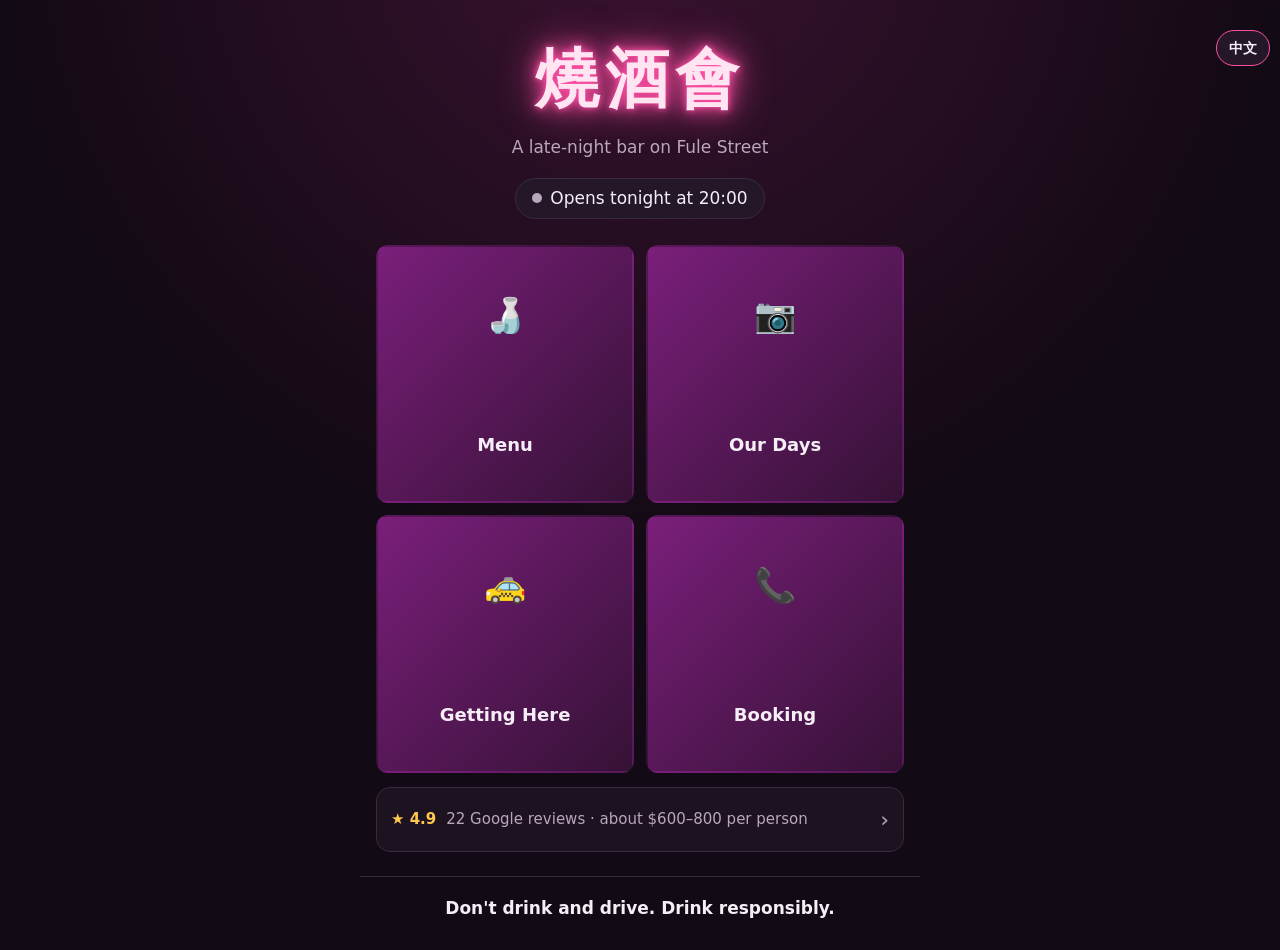
==== index.html @ 622112fc "Release v1.5.1" ====
<!doctype html>
<html lang="zh-Hant">
<head>
  <meta charset="UTF-8" />
  <meta name="viewport" content="width=device-width, initial-scale=1, viewport-fit=cover" />
  <meta name="theme-color" content="#120a14" />
  <meta name="robots" content="noindex" />
  <link rel="manifest" href="manifest.webmanifest" />
  <link rel="icon" href="icon.svg" type="image/svg+xml" />
  <link rel="apple-touch-icon" href="icon.svg" />
  <title>燒酒會</title>
  <script type="module" crossorigin src="./assets/main-CiPRSaBq.js"></script>
  <link rel="stylesheet" crossorigin href="./assets/main-9ZQMjjs-.css">
</head>
<body>
  <div id="app"></div>
</body>
</html>
---- assets/main-9ZQMjjs-.css ----
:root{--bg: #120a14;--bg2: #1d1220;--card: #241828;--line: #3a2a40;--text: #f6eef7;--muted: #b9a7bd;--pink: #ff4fa3;--pink-soft: #ff8cc4;--mint: #4fffc4;--line-green: #06c755;color-scheme:dark}*{box-sizing:border-box}html,body{margin:0}body{background:radial-gradient(circle at 50% -10%,#3a1230 0%,var(--bg) 55%) fixed,var(--bg);color:var(--text);font-family:system-ui,-apple-system,Noto Sans TC,Microsoft JhengHei,sans-serif;font-size:17px;line-height:1.6;min-height:100vh}.shell{max-width:560px;margin:0 auto;min-height:100vh;display:flex;flex-direction:column;padding-bottom:env(safe-area-inset-bottom)}.shell.wide{max-width:1100px}button{font:inherit;color:inherit;cursor:pointer}a{color:inherit}.demo-ribbon{align-self:flex-end;margin:10px 14px 0;padding:2px 10px;border:1px solid var(--pink);border-radius:999px;color:var(--pink-soft);font-size:12px}.topbar{display:flex;align-items:center;gap:8px;padding:6px 8px 4px}.topbar h1{margin:0;font-size:20px}.back{background:none;border:0;padding:8px 10px;font-size:17px;color:var(--pink-soft)}.page{flex:1;padding:8px 16px 24px;display:flex;flex-direction:column;gap:14px}.hero{text-align:center;padding:36px 0 12px}.neon{font-size:64px;font-weight:800;letter-spacing:6px;color:#ffe4f2;text-shadow:0 0 6px var(--pink),0 0 18px var(--pink),0 0 42px var(--pink);animation:flicker 5s infinite}@keyframes flicker{0%,92%,to{opacity:1}93%{opacity:.55}95%{opacity:1}96%{opacity:.7}}@media(prefers-reduced-motion:reduce){.neon{animation:none}}.tagline{color:var(--muted);margin:4px 0 16px}.status{display:inline-flex;align-items:center;gap:8px;padding:6px 16px;border-radius:999px;background:var(--card);border:1px solid var(--line)}.status .dot{width:10px;height:10px;border-radius:50%;background:var(--muted)}.status.on .dot{background:var(--mint);box-shadow:0 0 8px var(--mint)}.status.on{color:var(--mint)}.tiles{display:grid;grid-template-columns:1fr 1fr;gap:12px}.tile{background:var(--card);border:1px solid var(--line);border-radius:18px;padding:22px 8px;display:flex;flex-direction:column;align-items:center;gap:6px;font-size:18px;font-weight:600}.tile:active{border-color:var(--pink)}.tile .ico{font-size:34px}.latest,.rating{display:flex;align-items:center;gap:10px;text-align:left;width:100%;background:var(--bg2);border:1px solid var(--line);border-radius:14px;padding:14px}.latest .label{background:var(--pink);color:#fff;border-radius:6px;padding:0 8px;font-size:13px;flex:none}.latest .text,.rating span:nth-child(2){flex:1}.rating{color:var(--muted);font-size:15px}.arrow{color:var(--muted);font-size:22px}.stars{color:#ffc94f;font-weight:700}.cats{display:flex;gap:8px;overflow-x:auto;padding-bottom:4px}.cats button{flex:1 0 auto;background:var(--card);border:1px solid var(--line);border-radius:999px;padding:8px 12px;font-size:15px}.cats button.active{background:var(--pink);border-color:var(--pink);color:#fff;font-weight:700}.note{margin:0;font-size:13px;color:var(--pink-soft)}.items{list-style:none;margin:0;padding:0;display:flex;flex-direction:column;gap:10px}.items li{display:flex;gap:12px;align-items:center;background:var(--card);border:1px solid var(--line);border-radius:14px;padding:14px}.items .main{flex:1}.items .name{font-weight:700}.items .desc{color:var(--muted);font-size:14px}.items .price{font-size:18px;font-weight:700;color:var(--pink-soft)}.tag{font-size:12px;border-radius:6px;padding:0 6px;margin-left:6px;vertical-align:2px;background:#3b2a12;color:#ffc94f}.tag-招牌{background:#4a1634;color:var(--pink-soft)}.tag-團體{background:#12363a;color:var(--mint)}.card{background:var(--card);border:1px solid var(--line);border-radius:16px;padding:16px}.card h2{margin:0 0 8px;font-size:18px}.card p{margin:0 0 8px}.row{display:flex;gap:12px;padding:6px 0;border-bottom:1px solid var(--line)}.row:last-child{border-bottom:0}.row .k{color:var(--muted);width:72px;flex:none}.actions{display:grid;gap:10px}.btn{display:flex;justify-content:center;align-items:center;gap:6px;border:0;border-radius:14px;padding:16px;font-size:18px;font-weight:700;text-decoration:none}.btn.primary{background:var(--pink);color:#fff}.btn.line{background:var(--line-green);color:#fff}.btn.block{width:100%}.demo-notice{margin:0;padding:12px;border:1px dashed var(--pink);border-radius:12px;color:var(--pink-soft);font-size:15px}.bullets{margin:0;padding-left:20px}.addr{font-size:19px;font-weight:700}.muted{color:var(--muted);font-size:14px}.center{text-align:center}.map-wrap{border-radius:16px;overflow:hidden;border:1px solid var(--line);aspect-ratio:4 / 3;background:var(--bg2)}.map-wrap iframe{width:100%;height:100%;border:0}.news time{color:var(--pink-soft);font-size:13px}blockquote{margin:0 0 10px;padding:8px 12px;border-left:3px solid var(--pink);background:var(--bg2);border-radius:0 10px 10px 0}.warn{text-align:center;padding:18px 16px 28px;color:var(--muted);border-top:1px solid var(--line)}.warn p{margin:0;font-weight:700;color:var(--text)}.warn .small{font-weight:400;font-size:12px;color:var(--muted);margin-top:4px}.live-notice{background:#ffd84f;color:#2a1600;border-radius:16px;padding:12px 16px;box-shadow:0 0 18px #ffd84f59}.live-notice .live-label{font-size:13px;font-weight:800}.live-notice p{margin:2px 0 0;font-size:18px;font-weight:700;line-height:1.5}.page-home .hero{padding-top:20px}.thumb{width:56px;height:56px;flex:none;border-radius:12px;display:grid;place-items:center;font-size:28px;background:linear-gradient(135deg,hsl(var(--h) 70% 35%),hsl(var(--h) 60% 18%))}.items li.sold{opacity:.5}.items li.sold .price{color:var(--muted);font-size:15px}.grid{display:grid;grid-template-columns:1fr 1fr;gap:10px}.shot{position:relative;aspect-ratio:1;border:0;border-radius:14px;overflow:hidden;padding:0;background:linear-gradient(135deg,hsl(var(--h) 70% 38%),hsl(var(--h) 60% 16%));display:grid;place-items:center}.shot img,.big img{width:100%;height:100%;object-fit:cover}.shot .emoji{font-size:44px}.shot .play{position:absolute;top:8px;right:8px;background:#0000008c;border-radius:999px;width:30px;height:30px;display:grid;place-items:center;font-size:13px}.shot .cap{position:absolute;left:0;right:0;bottom:0;padding:18px 8px 6px;font-size:13px;text-align:left;background:linear-gradient(transparent,#000000b3)}.viewer{display:flex;flex-direction:column;gap:10px}.viewer .back{align-self:flex-start;padding-left:0}.big{border-radius:16px;overflow:hidden;aspect-ratio:4 / 3;display:grid;place-items:center;background:linear-gradient(135deg,hsl(var(--h) 70% 38%),hsl(var(--h) 60% 16%))}.big .emoji{font-size:80px}.big iframe{width:100%;height:100%;border:0}.cap-big{margin:0;font-size:18px;font-weight:700}.drunk{border-color:var(--pink)}.admin-link{margin-top:12px;background:none;border:0;color:var(--muted);font-size:13px;text-decoration:underline}.page-admin input,.page-admin textarea{width:100%;font:inherit;color:var(--text);background:var(--bg2);border:1px solid var(--line);border-radius:12px;padding:12px;margin-bottom:10px}.page-admin h3{margin:12px 0 4px;font-size:15px;color:var(--pink-soft)}.admin-grid{display:grid;gap:14px}@media(min-width:820px){.admin-grid{grid-template-columns:1fr 1fr;align-items:start}}.row-btns{display:flex;gap:10px;flex-wrap:wrap}.btn.ghost{background:var(--bg2);color:var(--text);border:1px solid var(--line)}.btn.small{padding:8px 14px;font-size:15px}.admin-list{list-style:none;margin:10px 0 0;padding:0}.admin-list li{display:flex;align-items:center;gap:10px;padding:8px 0;border-bottom:1px solid var(--line)}.admin-list li span{flex:1}.admin-list li.off span{color:var(--muted);text-decoration:line-through}.unsaved{margin:6px 0 0;color:#ffd84f;font-weight:700}.admin-list li.changed{background:#ffd84f14;box-shadow:inset 3px 0 #ffd84f;padding-left:8px}.save-row{margin-top:14px}.save-row .btn.primary{flex:1}.btn:disabled{opacity:.55;cursor:default}.price-box{display:flex;align-items:center;gap:4px;color:var(--muted)}.page-admin .price-in{width:96px;margin:0;padding:10px 8px;font-size:18px;text-align:center}.ok-msg{margin:10px 0 0;color:var(--mint);font-size:15px}.err-msg{margin:10px 0 0;color:#ff8a8a;font-size:15px}.source.ok{border-color:#1f5a47}.source.down{border-color:#ffd84f;background:#2e2512}.import{margin-top:10px;padding:12px;border:1px dashed var(--pink);border-radius:12px}.import p{margin:0 0 8px}.pick{margin-bottom:14px;cursor:pointer}.drive-link{margin-top:10px}.page-admin .or{margin:16px 0 8px}.thumbs{display:grid;grid-template-columns:repeat(auto-fill,minmax(90px,1fr));gap:8px;margin-top:12px}.mini{position:relative;aspect-ratio:1;border-radius:10px;overflow:hidden;display:grid;place-items:center;font-size:30px;background:linear-gradient(135deg,hsl(var(--h) 70% 38%),hsl(var(--h) 60% 16%))}.mini img{width:100%;height:100%;object-fit:cover}.mini .del{position:absolute;bottom:4px;right:4px;font-size:12px;border:0;border-radius:6px;padding:2px 6px;background:#000000a6}.login{text-align:center;max-width:460px;margin:40px auto 0}.demo-tools{border-style:dashed}.link-btn{background:none;border:0;color:var(--pink-soft);text-decoration:underline;padding:10px 0 0;font-size:15px}.link-btn:disabled{opacity:.6}.login input,.login .btn{margin-top:12px}.pw-hint{margin:-4px 0 10px;font-size:14px}.pw-bad{color:#ff8a8a}.pw-weak{color:#ffd84f}.pw-ok{color:var(--muted)}.pw-strong{color:var(--mint)}.account{margin-top:14px}.small-note{margin-top:10px;font-size:13px}.brand{display:flex;align-items:flex-end;justify-content:center;gap:8px;flex-wrap:wrap}.test-badge{font-size:12px;color:var(--muted);border:1px solid var(--line);border-radius:6px;padding:1px 6px;margin-bottom:14px;white-space:nowrap}.menu-group{display:flex;flex-direction:column;gap:10px}.menu-group+.menu-group{margin-top:10px}.menu-title{display:flex;align-items:center;gap:12px;margin:6px 0 2px;font-size:20px;font-weight:800;letter-spacing:3px}.menu-title .label{display:inline-flex;align-items:center;gap:6px;white-space:nowrap;color:hsl(var(--h) 100% 82%);text-shadow:0 0 8px hsl(var(--h) 100% 55% / .7)}.menu-title .ico{font-size:22px;text-shadow:none}.menu-title .line{flex:1;height:2px;border-radius:2px;background:linear-gradient(90deg,transparent,hsl(var(--h) 90% 60%))}.menu-title .line:last-child{background:linear-gradient(90deg,hsl(var(--h) 90% 60%),transparent)}.cats{gap:6px;scrollbar-width:none}.cats::-webkit-scrollbar{display:none}.cats button{padding:8px 10px;font-size:14px}.advanced{margin-top:14px}.advanced summary{cursor:pointer;font-weight:700;color:var(--muted);list-style:none}.advanced summary::-webkit-details-marker{display:none}.advanced summary:after{content:" ▸"}.advanced[open] summary:after{content:" ▾"}.advanced[open] summary{margin-bottom:10px;color:var(--text)}.admin-list li.editing{display:block}.edit-box input,.edit-box textarea{margin-bottom:8px}.page-admin .url-box{resize:none;word-break:break-all;line-height:1.4;font-size:15px}.url-hint{margin:-4px 0 10px;font-size:14px}.url-hint.ok{color:var(--mint)}.url-hint.bad{color:#ff8a8a}.pending{display:flex;flex-direction:column;gap:8px;margin-bottom:6px}.pending img{width:100%;max-height:320px;object-fit:contain;border-radius:12px;background:var(--bg2)}.pending p{margin:0}.pick.disabled{opacity:.55;pointer-events:none}.video-url{word-break:break-all}.admin-tabs{margin-bottom:4px}.admin-tabs button{font-size:15px}.admin-grid.single{grid-template-columns:1fr}.banner{margin:0;padding:12px 14px;border-radius:12px;font-weight:700}.banner.ok{background:#4fffc41f;color:var(--mint);border:1px solid rgba(79,255,196,.4)}.banner.bad{background:#ff8a8a1a;color:#ff8a8a;border:1px solid rgba(255,138,138,.4)}.btn.danger{background:#d9304f;color:#fff}.link-row{display:flex;gap:8px;margin-top:10px}.page-admin .link-row input{margin:0;flex:1;min-width:0}.page-admin h3{margin:16px 0 8px}.lib-head{display:flex;align-items:center;justify-content:space-between;gap:8px}.lib-head h2{margin:0}.lib-head small{font-size:13px;font-weight:400;margin-left:6px}.lib-filter{margin:4px 0 10px}.lib-filter button{flex:0 0 auto}.select-bar{display:flex;align-items:center;gap:8px;flex-wrap:wrap;margin-bottom:10px;padding:10px;border-radius:12px;background:var(--bg2);border:1px solid var(--line)}.select-bar span{flex:1;font-weight:700}.media-grid,.confirm-grid{display:grid;grid-template-columns:repeat(auto-fill,minmax(88px,1fr));gap:8px;margin:8px 0 12px}.tile{position:relative;aspect-ratio:1;border-radius:12px;overflow:hidden;padding:0;border:2px solid transparent;display:grid;place-items:center;background:linear-gradient(135deg,hsl(var(--h, 300) 60% 30%),hsl(var(--h, 300) 50% 14%));color:var(--text)}.tile img,.tile video{width:100%;height:100%;object-fit:cover}.tile:disabled{cursor:default;opacity:1}.tile.selectable{cursor:pointer}.tile.picked{border-color:var(--pink);box-shadow:0 0 0 2px var(--pink)}.tile-icon{font-size:30px;font-weight:700}.tile-tag{position:absolute;left:6px;bottom:6px;font-size:11px;padding:1px 6px;border-radius:6px;background:#000000a6}.tile-x{position:absolute;top:6px;right:6px;width:28px;height:28px;border-radius:50%;border:0;background:#000000b3;color:#fff;font-size:14px}.tile-check{position:absolute;top:6px;right:6px;width:26px;height:26px;border-radius:50%;border:2px solid #fff;background:#00000059;display:grid;place-items:center;font-weight:800}.tile.picked .tile-check{background:var(--pink);border-color:var(--pink)}.tile.too-big{border-color:#ff8a8a}.tile-warn{position:absolute;top:0;right:0;bottom:0;left:0;display:grid;place-items:center;text-align:center;font-size:12px;font-weight:700;background:#780014b3;color:#fff}.confirm h2{line-height:1.4}.danger-zone{border-color:#d9304f}.tile-icon.small{font-size:14px;line-height:1.3;text-align:center}.admin-tabs{flex-wrap:wrap;overflow:visible}.admin-tabs button{flex:1 0 22%;padding:9px 6px}.banner-link{margin-left:8px;padding:0;font-weight:700}.menu-cats{flex-wrap:wrap;overflow:visible}.menu-cats button{flex:0 1 auto}.menu-note{margin:0;padding:10px 12px;border-radius:12px;background:var(--bg2);border:1px solid var(--line);font-size:14px;color:var(--text)}.items .main{flex:1 1 auto;min-width:7em}.items .price{text-align:right;font-size:16px;max-width:55%;line-height:1.35}.items .price .pp{white-space:nowrap}.page-admin .price-in.multi{width:150px;font-size:15px}.big video{width:100%;height:100%}.me-cat{margin-top:14px;padding:10px;border-radius:14px;border:1px dashed transparent;background:#ffffff05}.me-cat.drop-cat{border-color:var(--pink);background:#ff4fa314}.me-cat-head{display:flex;align-items:center;gap:6px;flex-wrap:wrap}.me-cat-head h3{margin:0;flex:1;min-width:6em;font-size:17px;color:var(--pink-soft)}.me-cat-head h3 small{font-size:13px;font-weight:400}.page-admin .me-rename{flex:1;margin:0;min-width:0}.me-empty{margin:8px 0 0;font-size:13px}.me-items{list-style:none;margin:8px 0 0;padding:0}.me-item{border-bottom:1px solid var(--line);position:relative}.me-item.off .me-name{color:var(--muted);text-decoration:line-through}.me-item.dragging{opacity:.35}.me-item.drop-before:before,.me-item.drop-after:after{content:"";position:absolute;left:0;right:0;height:3px;border-radius:3px;background:var(--pink)}.me-item.drop-before:before{top:-2px}.me-item.drop-after:after{bottom:-2px}.me-row{display:flex;align-items:center;gap:8px;padding:8px 0}.me-handle{flex:none;width:34px;height:40px;display:grid;place-items:center;font-size:20px;color:var(--muted);cursor:grab;touch-action:none;user-select:none;-webkit-user-select:none;border-radius:8px}.me-handle:active{cursor:grabbing;background:var(--bg2);color:var(--pink-soft)}.me-name{flex:1;min-width:0;text-align:left;background:none;border:0;padding:6px 0;font-size:16px}.me-name .tag{margin-left:6px}.me-edit{display:grid;gap:8px;padding:4px 0 12px 42px}.me-edit label{display:grid;gap:4px;font-size:13px;color:var(--muted)}.page-admin .me-edit input,.page-admin .me-edit select{margin:0}.page-admin select{width:100%;font:inherit;color:var(--text);background:var(--bg2);border:1px solid var(--line);border-radius:12px;padding:10px}.me-preview{margin:0}.me-add{margin-top:8px}.me-newcat{display:flex;gap:8px;margin-top:16px}.page-admin .me-newcat input{margin:0;flex:1;min-width:0}.me-ghost{position:fixed;z-index:50;pointer-events:none;padding:10px 14px;border-radius:12px;background:var(--card);border:2px solid var(--pink);box-shadow:0 10px 30px #00000080;font-weight:700;white-space:nowrap;overflow:hidden;text-overflow:ellipsis}.me-row{gap:6px}.me-row .price-box{gap:2px}.page-admin .me-row .price-in{width:70px;padding:8px 4px;font-size:16px}.page-admin .me-row .price-in.multi{width:112px;font-size:14px}.me-row .btn.small{padding:8px 9px;font-size:13px}.me-handle{width:28px}.me-cat-head h3{flex:1 1 100%}.me-cat-head .btn.small{padding:6px 12px;font-size:13px}.no-select,.no-select *{user-select:none;-webkit-user-select:none}.view-switch{display:inline-flex;align-self:flex-start;border:1px solid var(--line);border-radius:999px;overflow:hidden}.view-switch button{background:none;border:0;padding:7px 14px;font-size:14px;color:var(--muted)}.view-switch button.active{background:var(--pink);color:#fff;font-weight:700}.items-simple{list-style:none;margin:0;padding:4px 14px;border-radius:14px;background:var(--card);border:1px solid var(--line)}.items-simple li{display:flex;align-items:baseline;gap:6px;padding:9px 0;border-bottom:1px dashed var(--line)}.items-simple li:last-child{border-bottom:0}.items-simple li.sold{opacity:.5}.s-name{font-weight:600;min-width:0}.s-name .tag{margin-left:6px}.s-desc{display:block;font-weight:400;font-size:12px;color:var(--muted)}.s-dots{flex:1;min-width:12px;border-bottom:1px dotted rgba(255,255,255,.25);transform:translateY(-4px)}.s-price{color:var(--pink-soft);font-weight:700;text-align:right;max-width:55%}.s-price .pp{white-space:nowrap}.thumb.photo{object-fit:cover;padding:0}.me-photo{display:flex;gap:10px;align-items:center}.me-photo img,.me-photo-empty{width:84px;height:84px;border-radius:12px;object-fit:cover;flex:none}.me-photo-empty{display:grid;place-items:center;background:var(--bg2);border:1px dashed var(--line);font-size:12px;color:var(--muted)}.me-photo-btns{display:flex;flex-direction:column;gap:6px;align-items:flex-start}.me-photo-btns label.disabled{opacity:.55;pointer-events:none}.me-has-photo{margin-left:6px;font-size:13px}.page-admin .import-box{font-family:ui-monospace,Consolas,monospace;font-size:13px;white-space:pre;overflow-x:auto}.me-import{margin-top:14px}.import-page h3{margin:14px 0 6px;font-size:16px;color:var(--pink-soft)}.import-page .steps{margin:0 0 8px;padding-left:22px;line-height:1.7}.fmt{width:100%;border-collapse:collapse;font-size:14px}.fmt th,.fmt td{text-align:left;vertical-align:top;padding:6px 4px;border-bottom:1px solid var(--line)}.fmt th{white-space:nowrap;color:var(--text);padding-right:10px}.fmt td{color:var(--muted)}.fmt code,.import-page code{background:var(--bg2);padding:0 5px;border-radius:4px;color:var(--text)}.import-preview{margin-top:6px;padding:10px 12px;border-radius:12px;background:var(--bg2);border:1px solid var(--line)}.import-preview h3{margin-top:0}.ip-cat{margin:8px 0}.ip-cat ul{list-style:none;margin:4px 0 0;padding:0}.ip-cat li{display:flex;justify-content:space-between;gap:8px;padding:3px 0;font-size:14px;border-bottom:1px dashed var(--line)}.ip-price{color:var(--pink-soft);white-space:nowrap}.ip-sold{margin-left:6px;font-size:12px;color:#ff8a8a}.overwrite-warn{margin:10px 0 0;padding:10px;border-radius:10px;background:#d9304f26;border:1px solid #d9304f}.import-bad{margin-top:8px;padding:10px 12px;border-radius:12px;border:1px solid #ffd84f;background:#ffd84f14}.import-bad h3{margin:0 0 6px;color:#ffd84f}.import-bad ul{margin:0;padding-left:18px;font-size:14px}.import-bad li{margin-bottom:6px}.topbar .view-front{margin-left:auto}.back-admin{position:fixed;right:12px;bottom:calc(16px + env(safe-area-inset-bottom));z-index:40;padding:10px 16px;border-radius:999px;border:2px solid var(--pink);background:var(--card);color:inherit;font-weight:700;font-size:15px;box-shadow:0 6px 20px #00000073}.gallery-tabs{margin-bottom:12px}.post time .tag{margin-left:8px}.post .post-body{white-space:pre-wrap}.post-media{display:grid;grid-template-columns:repeat(3,1fr);gap:6px;margin-top:10px}.post-media .shot{aspect-ratio:1;min-height:0}.tile-pub{position:absolute;top:4px;left:4px;padding:1px 6px;border-radius:6px;font-size:11px;font-weight:700;background:var(--pink);color:#120a14}.check-row{display:flex;align-items:center;gap:8px;margin:10px 0;font-size:15px}.check-row input{width:20px;height:20px}.post-pick{list-style:none;padding:0;margin:8px 0;display:grid;gap:6px}.post-pick li{display:flex;align-items:center;gap:6px}.post-pick .tile{width:64px;height:64px;flex:none}.lang-btn{position:fixed;top:calc(30px + env(safe-area-inset-top));right:10px;z-index:30;padding:6px 12px;border-radius:999px;border:1px solid var(--pink);background:var(--card);color:inherit;font-weight:700;font-size:14px}.order-head{display:flex;align-items:baseline;justify-content:space-between;gap:12px;padding:8px 4px 12px;margin-right:64px}.order-brand{font-size:26px;font-weight:800;color:var(--pink)}.order-table{font-size:22px;font-weight:800;padding:4px 14px;border-radius:12px;border:2px solid var(--pink)}.pick-group{margin:14px 0}.pick-title{font-size:17px;margin:0 0 6px;color:var(--pink-soft)}.pick-items{list-style:none;padding:0;margin:0}.pick-items li{display:flex;flex-wrap:wrap;align-items:center;justify-content:space-between;gap:6px 10px;padding:8px 0;border-bottom:1px solid rgba(255,255,255,.08)}.pick-items li.sold{opacity:.45}.pick-name{flex:1 1 160px;font-size:16px}.pick-opts{display:flex;flex-wrap:wrap;gap:6px;justify-content:flex-end}.pick-add{position:relative;white-space:nowrap}.pick-count{position:absolute;top:-8px;right:-8px;min-width:20px;height:20px;border-radius:10px;background:var(--pink);color:#120a14;font-size:12px;line-height:20px;text-align:center;padding:0 5px}.cart-fab{position:fixed;left:50%;transform:translate(-50%);bottom:calc(16px + env(safe-area-inset-bottom));z-index:40;padding:12px 22px;border-radius:999px;border:0;background:var(--pink);color:#120a14;font-weight:800;font-size:17px;box-shadow:0 6px 20px #00000080;max-width:calc(100vw - 32px);white-space:nowrap}.add-toast{position:fixed;left:50%;transform:translate(-50%);bottom:calc(76px + env(safe-area-inset-bottom));z-index:41;margin:0;padding:6px 14px;border-radius:10px;background:var(--card);border:1px solid var(--pink);font-size:14px}.cart-lines{list-style:none;padding:0;margin:8px 0}.cart-lines li{display:flex;align-items:center;justify-content:space-between;gap:10px;padding:8px 0;border-bottom:1px solid rgba(255,255,255,.08)}.cart-name{flex:1}.qty{display:flex;align-items:center;gap:8px}.qty b{min-width:22px;text-align:center}.cart-total{text-align:right;font-size:17px;margin:10px 0}.cart-total b{font-size:22px;color:var(--pink)}.my-orders{margin-top:18px;margin-bottom:80px}.my-order{padding:8px 0;border-bottom:1px solid rgba(255,255,255,.08)}.my-order-head{display:flex;align-items:center;gap:8px}.my-order-head b{margin-left:auto}.st{padding:1px 8px;border-radius:8px;font-size:13px;font-weight:700}.st-wait{background:#f5b942;color:#120a14}.st-ok{background:#4cc38a;color:#120a14}.counter-switches{display:flex;flex-wrap:wrap;align-items:center;gap:10px;margin:8px 0}.table-grid{display:grid;grid-template-columns:repeat(auto-fill,minmax(84px,1fr));gap:8px;margin:10px 0}.table-cell{position:relative;aspect-ratio:1;border-radius:14px;border:2px solid rgba(255,255,255,.15);background:var(--card);color:inherit;display:flex;flex-direction:column;align-items:center;justify-content:center;gap:4px}.table-cell b{font-size:26px}.table-cell.busy{border-color:var(--pink)}.tc-total{font-size:13px;color:var(--pink-soft)}.tc-dot{position:absolute;top:-6px;right:-6px;min-width:24px;height:24px;border-radius:12px;background:#ff3b5c;color:#fff;font-weight:800;font-size:14px;line-height:24px;padding:0 6px}.order-card{padding:10px 12px;margin:8px 0;border-radius:12px;border:1px solid rgba(255,255,255,.12)}.order-card.wait{border:2px solid #ff3b5c}.oc-head{display:flex;justify-content:space-between;align-items:center;margin-bottom:4px}.bill-lines{list-style:none;padding:0;margin:8px 0}.bill-lines li{display:flex;justify-content:space-between;gap:10px;padding:6px 0;border-bottom:1px dashed rgba(255,255,255,.15)}.report-total{font-size:18px}.report-total b{font-size:24px;color:var(--pink)}@media print{body *{visibility:hidden}.print-area,.print-area *{visibility:visible;color:#000!important}.print-area{position:absolute;left:0;top:0;width:72mm;background:#fff;border:0}.no-print{display:none!important}}
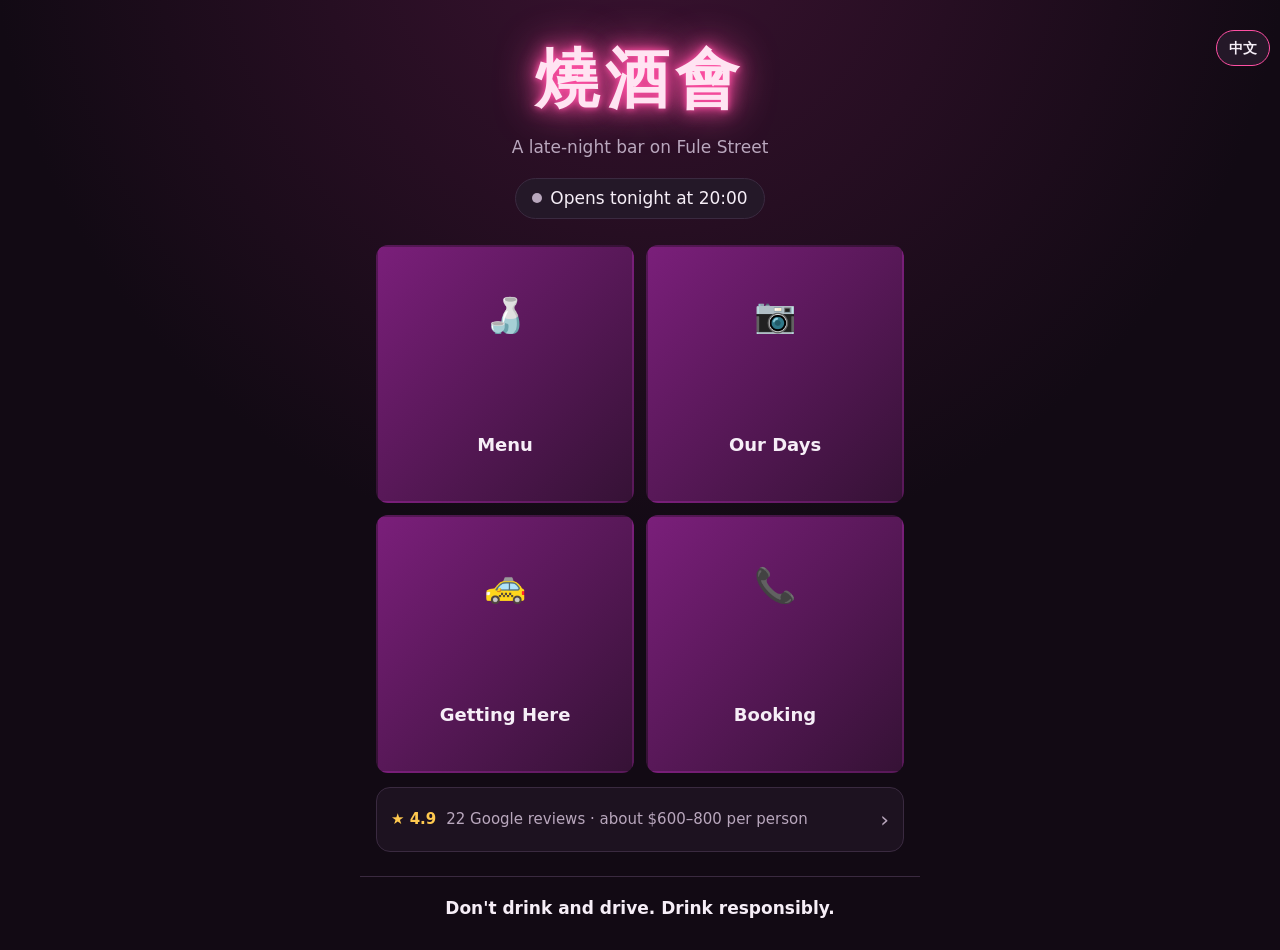
==== commit 9f43b56c: "Release v1.6.0" ====
--- a/index.html
+++ b/index.html
@@ -9,8 +9,8 @@
   <link rel="icon" href="icon.svg" type="image/svg+xml" />
   <link rel="apple-touch-icon" href="icon.svg" />
   <title>燒酒會</title>
-  <script type="module" crossorigin src="./assets/main-CiPRSaBq.js"></script>
-  <link rel="stylesheet" crossorigin href="./assets/main-9ZQMjjs-.css">
+  <script type="module" crossorigin src="./assets/main-mYClS6v5.js"></script>
+  <link rel="stylesheet" crossorigin href="./assets/main-mmV51fAt.css">
 </head>
 <body>
   <div id="app"></div>
--- a/assets/main-mmV51fAt.css
+++ b/assets/main-mmV51fAt.css
@@ -0,0 +1 @@
+:root{--bg: #120a14;--bg2: #1d1220;--card: #241828;--line: #3a2a40;--text: #f6eef7;--muted: #b9a7bd;--pink: #ff4fa3;--pink-soft: #ff8cc4;--mint: #4fffc4;--line-green: #06c755;color-scheme:dark}*{box-sizing:border-box}html,body{margin:0}body{background:radial-gradient(circle at 50% -10%,#3a1230 0%,var(--bg) 55%) fixed,var(--bg);color:var(--text);font-family:system-ui,-apple-system,Noto Sans TC,Microsoft JhengHei,sans-serif;font-size:17px;line-height:1.6;min-height:100vh}.shell{max-width:560px;margin:0 auto;min-height:100vh;display:flex;flex-direction:column;padding-bottom:env(safe-area-inset-bottom)}.shell.wide{max-width:1100px}button{font:inherit;color:inherit;cursor:pointer}a{color:inherit}.demo-ribbon{align-self:flex-end;margin:10px 14px 0;padding:2px 10px;border:1px solid var(--pink);border-radius:999px;color:var(--pink-soft);font-size:12px}.topbar{display:flex;align-items:center;gap:8px;padding:6px 8px 4px}.topbar h1{margin:0;font-size:20px}.back{background:none;border:0;padding:8px 10px;font-size:17px;color:var(--pink-soft)}.page{flex:1;padding:8px 16px 24px;display:flex;flex-direction:column;gap:14px}.hero{text-align:center;padding:36px 0 12px}.neon{font-size:64px;font-weight:800;letter-spacing:6px;color:#ffe4f2;text-shadow:0 0 6px var(--pink),0 0 18px var(--pink),0 0 42px var(--pink);animation:flicker 5s infinite}@keyframes flicker{0%,92%,to{opacity:1}93%{opacity:.55}95%{opacity:1}96%{opacity:.7}}@media(prefers-reduced-motion:reduce){.neon{animation:none}}.tagline{color:var(--muted);margin:4px 0 16px}.status{display:inline-flex;align-items:center;gap:8px;padding:6px 16px;border-radius:999px;background:var(--card);border:1px solid var(--line)}.status .dot{width:10px;height:10px;border-radius:50%;background:var(--muted)}.status.on .dot{background:var(--mint);box-shadow:0 0 8px var(--mint)}.status.on{color:var(--mint)}.tiles{display:grid;grid-template-columns:1fr 1fr;gap:12px}.tile{background:var(--card);border:1px solid var(--line);border-radius:18px;padding:22px 8px;display:flex;flex-direction:column;align-items:center;gap:6px;font-size:18px;font-weight:600}.tile:active{border-color:var(--pink)}.tile .ico{font-size:34px}.latest,.rating{display:flex;align-items:center;gap:10px;text-align:left;width:100%;background:var(--bg2);border:1px solid var(--line);border-radius:14px;padding:14px}.latest .label{background:var(--pink);color:#fff;border-radius:6px;padding:0 8px;font-size:13px;flex:none}.latest .text,.rating span:nth-child(2){flex:1}.rating{color:var(--muted);font-size:15px}.arrow{color:var(--muted);font-size:22px}.stars{color:#ffc94f;font-weight:700}.cats{display:flex;gap:8px;overflow-x:auto;padding-bottom:4px}.cats button{flex:1 0 auto;background:var(--card);border:1px solid var(--line);border-radius:999px;padding:8px 12px;font-size:15px}.cats button.active{background:var(--pink);border-color:var(--pink);color:#fff;font-weight:700}.note{margin:0;font-size:13px;color:var(--pink-soft)}.items{list-style:none;margin:0;padding:0;display:flex;flex-direction:column;gap:10px}.items li{display:flex;gap:12px;align-items:center;background:var(--card);border:1px solid var(--line);border-radius:14px;padding:14px}.items .main{flex:1}.items .name{font-weight:700}.items .desc{color:var(--muted);font-size:14px}.items .price{font-size:18px;font-weight:700;color:var(--pink-soft)}.tag{font-size:12px;border-radius:6px;padding:0 6px;margin-left:6px;vertical-align:2px;background:#3b2a12;color:#ffc94f}.tag-招牌{background:#4a1634;color:var(--pink-soft)}.tag-團體{background:#12363a;color:var(--mint)}.card{background:var(--card);border:1px solid var(--line);border-radius:16px;padding:16px}.card h2{margin:0 0 8px;font-size:18px}.card p{margin:0 0 8px}.row{display:flex;gap:12px;padding:6px 0;border-bottom:1px solid var(--line)}.row:last-child{border-bottom:0}.row .k{color:var(--muted);width:72px;flex:none}.actions{display:grid;gap:10px}.btn{display:flex;justify-content:center;align-items:center;gap:6px;border:0;border-radius:14px;padding:16px;font-size:18px;font-weight:700;text-decoration:none}.btn.primary{background:var(--pink);color:#fff}.btn.line{background:var(--line-green);color:#fff}.btn.block{width:100%}.demo-notice{margin:0;padding:12px;border:1px dashed var(--pink);border-radius:12px;color:var(--pink-soft);font-size:15px}.bullets{margin:0;padding-left:20px}.addr{font-size:19px;font-weight:700}.muted{color:var(--muted);font-size:14px}.center{text-align:center}.map-wrap{border-radius:16px;overflow:hidden;border:1px solid var(--line);aspect-ratio:4 / 3;background:var(--bg2)}.map-wrap iframe{width:100%;height:100%;border:0}.news time{color:var(--pink-soft);font-size:13px}blockquote{margin:0 0 10px;padding:8px 12px;border-left:3px solid var(--pink);background:var(--bg2);border-radius:0 10px 10px 0}.warn{text-align:center;padding:18px 16px 28px;color:var(--muted);border-top:1px solid var(--line)}.warn p{margin:0;font-weight:700;color:var(--text)}.warn .small{font-weight:400;font-size:12px;color:var(--muted);margin-top:4px}.live-notice{background:#ffd84f;color:#2a1600;border-radius:16px;padding:12px 16px;box-shadow:0 0 18px #ffd84f59}.live-notice .live-label{font-size:13px;font-weight:800}.live-notice p{margin:2px 0 0;font-size:18px;font-weight:700;line-height:1.5}.page-home .hero{padding-top:20px}.thumb{width:56px;height:56px;flex:none;border-radius:12px;display:grid;place-items:center;font-size:28px;background:linear-gradient(135deg,hsl(var(--h) 70% 35%),hsl(var(--h) 60% 18%))}.items li.sold{opacity:.5}.items li.sold .price{color:var(--muted);font-size:15px}.grid{display:grid;grid-template-columns:1fr 1fr;gap:10px}.shot{position:relative;aspect-ratio:1;border:0;border-radius:14px;overflow:hidden;padding:0;background:linear-gradient(135deg,hsl(var(--h) 70% 38%),hsl(var(--h) 60% 16%));display:grid;place-items:center}.shot img,.big img{width:100%;height:100%;object-fit:cover}.shot .emoji{font-size:44px}.shot .play{position:absolute;top:8px;right:8px;background:#0000008c;border-radius:999px;width:30px;height:30px;display:grid;place-items:center;font-size:13px}.shot .cap{position:absolute;left:0;right:0;bottom:0;padding:18px 8px 6px;font-size:13px;text-align:left;background:linear-gradient(transparent,#000000b3)}.viewer{display:flex;flex-direction:column;gap:10px}.viewer .back{align-self:flex-start;padding-left:0}.big{border-radius:16px;overflow:hidden;aspect-ratio:4 / 3;display:grid;place-items:center;background:linear-gradient(135deg,hsl(var(--h) 70% 38%),hsl(var(--h) 60% 16%))}.big .emoji{font-size:80px}.big iframe{width:100%;height:100%;border:0}.cap-big{margin:0;font-size:18px;font-weight:700}.drunk{border-color:var(--pink)}.admin-link{margin-top:12px;background:none;border:0;color:var(--muted);font-size:13px;text-decoration:underline}.page-admin input,.page-admin textarea{width:100%;font:inherit;color:var(--text);background:var(--bg2);border:1px solid var(--line);border-radius:12px;padding:12px;margin-bottom:10px}.page-admin h3{margin:12px 0 4px;font-size:15px;color:var(--pink-soft)}.admin-grid{display:grid;gap:14px}@media(min-width:820px){.admin-grid{grid-template-columns:1fr 1fr;align-items:start}}.row-btns{display:flex;gap:10px;flex-wrap:wrap}.btn.ghost{background:var(--bg2);color:var(--text);border:1px solid var(--line)}.btn.small{padding:8px 14px;font-size:15px}.admin-list{list-style:none;margin:10px 0 0;padding:0}.admin-list li{display:flex;align-items:center;gap:10px;padding:8px 0;border-bottom:1px solid var(--line)}.admin-list li span{flex:1}.admin-list li.off span{color:var(--muted);text-decoration:line-through}.unsaved{margin:6px 0 0;color:#ffd84f;font-weight:700}.admin-list li.changed{background:#ffd84f14;box-shadow:inset 3px 0 #ffd84f;padding-left:8px}.save-row{margin-top:14px}.save-row .btn.primary{flex:1}.btn:disabled{opacity:.55;cursor:default}.price-box{display:flex;align-items:center;gap:4px;color:var(--muted)}.page-admin .price-in{width:96px;margin:0;padding:10px 8px;font-size:18px;text-align:center}.ok-msg{margin:10px 0 0;color:var(--mint);font-size:15px}.err-msg{margin:10px 0 0;color:#ff8a8a;font-size:15px}.source.ok{border-color:#1f5a47}.source.down{border-color:#ffd84f;background:#2e2512}.import{margin-top:10px;padding:12px;border:1px dashed var(--pink);border-radius:12px}.import p{margin:0 0 8px}.pick{margin-bottom:14px;cursor:pointer}.drive-link{margin-top:10px}.page-admin .or{margin:16px 0 8px}.thumbs{display:grid;grid-template-columns:repeat(auto-fill,minmax(90px,1fr));gap:8px;margin-top:12px}.mini{position:relative;aspect-ratio:1;border-radius:10px;overflow:hidden;display:grid;place-items:center;font-size:30px;background:linear-gradient(135deg,hsl(var(--h) 70% 38%),hsl(var(--h) 60% 16%))}.mini img{width:100%;height:100%;object-fit:cover}.mini .del{position:absolute;bottom:4px;right:4px;font-size:12px;border:0;border-radius:6px;padding:2px 6px;background:#000000a6}.login{text-align:center;max-width:460px;margin:40px auto 0}.demo-tools{border-style:dashed}.link-btn{background:none;border:0;color:var(--pink-soft);text-decoration:underline;padding:10px 0 0;font-size:15px}.link-btn:disabled{opacity:.6}.login input,.login .btn{margin-top:12px}.pw-hint{margin:-4px 0 10px;font-size:14px}.pw-bad{color:#ff8a8a}.pw-weak{color:#ffd84f}.pw-ok{color:var(--muted)}.pw-strong{color:var(--mint)}.account{margin-top:14px}.small-note{margin-top:10px;font-size:13px}.brand{display:flex;align-items:flex-end;justify-content:center;gap:8px;flex-wrap:wrap}.test-badge{font-size:12px;color:var(--muted);border:1px solid var(--line);border-radius:6px;padding:1px 6px;margin-bottom:14px;white-space:nowrap}.menu-group{display:flex;flex-direction:column;gap:10px}.menu-group+.menu-group{margin-top:10px}.menu-title{display:flex;align-items:center;gap:12px;margin:6px 0 2px;font-size:20px;font-weight:800;letter-spacing:3px}.menu-title .label{display:inline-flex;align-items:center;gap:6px;white-space:nowrap;color:hsl(var(--h) 100% 82%);text-shadow:0 0 8px hsl(var(--h) 100% 55% / .7)}.menu-title .ico{font-size:22px;text-shadow:none}.menu-title .line{flex:1;height:2px;border-radius:2px;background:linear-gradient(90deg,transparent,hsl(var(--h) 90% 60%))}.menu-title .line:last-child{background:linear-gradient(90deg,hsl(var(--h) 90% 60%),transparent)}.cats{gap:6px;scrollbar-width:none}.cats::-webkit-scrollbar{display:none}.cats button{padding:8px 10px;font-size:14px}.advanced{margin-top:14px}.advanced summary{cursor:pointer;font-weight:700;color:var(--muted);list-style:none}.advanced summary::-webkit-details-marker{display:none}.advanced summary:after{content:" ▸"}.advanced[open] summary:after{content:" ▾"}.advanced[open] summary{margin-bottom:10px;color:var(--text)}.admin-list li.editing{display:block}.edit-box input,.edit-box textarea{margin-bottom:8px}.page-admin .url-box{resize:none;word-break:break-all;line-height:1.4;font-size:15px}.url-hint{margin:-4px 0 10px;font-size:14px}.url-hint.ok{color:var(--mint)}.url-hint.bad{color:#ff8a8a}.pending{display:flex;flex-direction:column;gap:8px;margin-bottom:6px}.pending img{width:100%;max-height:320px;object-fit:contain;border-radius:12px;background:var(--bg2)}.pending p{margin:0}.pick.disabled{opacity:.55;pointer-events:none}.video-url{word-break:break-all}.admin-tabs{margin-bottom:4px}.admin-tabs button{font-size:15px}.admin-grid.single{grid-template-columns:1fr}.banner{margin:0;padding:12px 14px;border-radius:12px;font-weight:700}.banner.ok{background:#4fffc41f;color:var(--mint);border:1px solid rgba(79,255,196,.4)}.banner.bad{background:#ff8a8a1a;color:#ff8a8a;border:1px solid rgba(255,138,138,.4)}.btn.danger{background:#d9304f;color:#fff}.link-row{display:flex;gap:8px;margin-top:10px}.page-admin .link-row input{margin:0;flex:1;min-width:0}.page-admin h3{margin:16px 0 8px}.lib-head{display:flex;align-items:center;justify-content:space-between;gap:8px}.lib-head h2{margin:0}.lib-head small{font-size:13px;font-weight:400;margin-left:6px}.lib-filter{margin:4px 0 10px}.lib-filter button{flex:0 0 auto}.select-bar{display:flex;align-items:center;gap:8px;flex-wrap:wrap;margin-bottom:10px;padding:10px;border-radius:12px;background:var(--bg2);border:1px solid var(--line)}.select-bar span{flex:1;font-weight:700}.media-grid,.confirm-grid{display:grid;grid-template-columns:repeat(auto-fill,minmax(88px,1fr));gap:8px;margin:8px 0 12px}.tile{position:relative;aspect-ratio:1;border-radius:12px;overflow:hidden;padding:0;border:2px solid transparent;display:grid;place-items:center;background:linear-gradient(135deg,hsl(var(--h, 300) 60% 30%),hsl(var(--h, 300) 50% 14%));color:var(--text)}.tile img,.tile video{width:100%;height:100%;object-fit:cover}.tile:disabled{cursor:default;opacity:1}.tile.selectable{cursor:pointer}.tile.picked{border-color:var(--pink);box-shadow:0 0 0 2px var(--pink)}.tile-icon{font-size:30px;font-weight:700}.tile-tag{position:absolute;left:6px;bottom:6px;font-size:11px;padding:1px 6px;border-radius:6px;background:#000000a6}.tile-x{position:absolute;top:6px;right:6px;width:28px;height:28px;border-radius:50%;border:0;background:#000000b3;color:#fff;font-size:14px}.tile-check{position:absolute;top:6px;right:6px;width:26px;height:26px;border-radius:50%;border:2px solid #fff;background:#00000059;display:grid;place-items:center;font-weight:800}.tile.picked .tile-check{background:var(--pink);border-color:var(--pink)}.tile.too-big{border-color:#ff8a8a}.tile-warn{position:absolute;top:0;right:0;bottom:0;left:0;display:grid;place-items:center;text-align:center;font-size:12px;font-weight:700;background:#780014b3;color:#fff}.confirm h2{line-height:1.4}.danger-zone{border-color:#d9304f}.tile-icon.small{font-size:14px;line-height:1.3;text-align:center}.admin-tabs{flex-wrap:wrap;overflow:visible}.admin-tabs button{flex:1 0 22%;padding:9px 6px}.banner-link{margin-left:8px;padding:0;font-weight:700}.menu-cats{flex-wrap:wrap;overflow:visible}.menu-cats button{flex:0 1 auto}.menu-note{margin:0;padding:10px 12px;border-radius:12px;background:var(--bg2);border:1px solid var(--line);font-size:14px;color:var(--text)}.items .main{flex:1 1 auto;min-width:7em}.items .price{text-align:right;font-size:16px;max-width:55%;line-height:1.35}.items .price .pp{white-space:nowrap}.page-admin .price-in.multi{width:150px;font-size:15px}.big video{width:100%;height:100%}.me-cat{margin-top:14px;padding:10px;border-radius:14px;border:1px dashed transparent;background:#ffffff05}.me-cat.drop-cat{border-color:var(--pink);background:#ff4fa314}.me-cat-head{display:flex;align-items:center;gap:6px;flex-wrap:wrap}.me-cat-head h3{margin:0;flex:1;min-width:6em;font-size:17px;color:var(--pink-soft)}.me-cat-head h3 small{font-size:13px;font-weight:400}.page-admin .me-rename{flex:1;margin:0;min-width:0}.me-empty{margin:8px 0 0;font-size:13px}.me-items{list-style:none;margin:8px 0 0;padding:0}.me-item{border-bottom:1px solid var(--line);position:relative}.me-item.off .me-name{color:var(--muted);text-decoration:line-through}.me-item.dragging{opacity:.35}.me-item.drop-before:before,.me-item.drop-after:after{content:"";position:absolute;left:0;right:0;height:3px;border-radius:3px;background:var(--pink)}.me-item.drop-before:before{top:-2px}.me-item.drop-after:after{bottom:-2px}.me-row{display:flex;align-items:center;gap:8px;padding:8px 0}.me-handle{flex:none;width:34px;height:40px;display:grid;place-items:center;font-size:20px;color:var(--muted);cursor:grab;touch-action:none;user-select:none;-webkit-user-select:none;border-radius:8px}.me-handle:active{cursor:grabbing;background:var(--bg2);color:var(--pink-soft)}.me-name{flex:1;min-width:0;text-align:left;background:none;border:0;padding:6px 0;font-size:16px}.me-name .tag{margin-left:6px}.me-edit{display:grid;gap:8px;padding:4px 0 12px 42px}.me-edit label{display:grid;gap:4px;font-size:13px;color:var(--muted)}.page-admin .me-edit input,.page-admin .me-edit select{margin:0}.page-admin select{width:100%;font:inherit;color:var(--text);background:var(--bg2);border:1px solid var(--line);border-radius:12px;padding:10px}.me-preview{margin:0}.me-add{margin-top:8px}.me-newcat{display:flex;gap:8px;margin-top:16px}.page-admin .me-newcat input{margin:0;flex:1;min-width:0}.me-ghost{position:fixed;z-index:50;pointer-events:none;padding:10px 14px;border-radius:12px;background:var(--card);border:2px solid var(--pink);box-shadow:0 10px 30px #00000080;font-weight:700;white-space:nowrap;overflow:hidden;text-overflow:ellipsis}.me-row{gap:6px}.me-row .price-box{gap:2px}.page-admin .me-row .price-in{width:70px;padding:8px 4px;font-size:16px}.page-admin .me-row .price-in.multi{width:112px;font-size:14px}.me-row .btn.small{padding:8px 9px;font-size:13px}.me-handle{width:28px}.me-cat-head h3{flex:1 1 100%}.me-cat-head .btn.small{padding:6px 12px;font-size:13px}.no-select,.no-select *{user-select:none;-webkit-user-select:none}.view-switch{display:inline-flex;align-self:flex-start;border:1px solid var(--line);border-radius:999px;overflow:hidden}.view-switch button{background:none;border:0;padding:7px 14px;font-size:14px;color:var(--muted)}.view-switch button.active{background:var(--pink);color:#fff;font-weight:700}.items-simple{list-style:none;margin:0;padding:4px 14px;border-radius:14px;background:var(--card);border:1px solid var(--line)}.items-simple li{display:flex;align-items:baseline;gap:6px;padding:9px 0;border-bottom:1px dashed var(--line)}.items-simple li:last-child{border-bottom:0}.items-simple li.sold{opacity:.5}.s-name{font-weight:600;min-width:0}.s-name .tag{margin-left:6px}.s-desc{display:block;font-weight:400;font-size:12px;color:var(--muted)}.s-dots{flex:1;min-width:12px;border-bottom:1px dotted rgba(255,255,255,.25);transform:translateY(-4px)}.s-price{color:var(--pink-soft);font-weight:700;text-align:right;max-width:55%}.s-price .pp{white-space:nowrap}.thumb.photo{object-fit:cover;padding:0}.me-photo{display:flex;gap:10px;align-items:center}.me-photo img,.me-photo-empty{width:84px;height:84px;border-radius:12px;object-fit:cover;flex:none}.me-photo-empty{display:grid;place-items:center;background:var(--bg2);border:1px dashed var(--line);font-size:12px;color:var(--muted)}.me-photo-btns{display:flex;flex-direction:column;gap:6px;align-items:flex-start}.me-photo-btns label.disabled{opacity:.55;pointer-events:none}.me-has-photo{margin-left:6px;font-size:13px}.page-admin .import-box{font-family:ui-monospace,Consolas,monospace;font-size:13px;white-space:pre;overflow-x:auto}.me-import{margin-top:14px}.import-page h3{margin:14px 0 6px;font-size:16px;color:var(--pink-soft)}.import-page .steps{margin:0 0 8px;padding-left:22px;line-height:1.7}.fmt{width:100%;border-collapse:collapse;font-size:14px}.fmt th,.fmt td{text-align:left;vertical-align:top;padding:6px 4px;border-bottom:1px solid var(--line)}.fmt th{white-space:nowrap;color:var(--text);padding-right:10px}.fmt td{color:var(--muted)}.fmt code,.import-page code{background:var(--bg2);padding:0 5px;border-radius:4px;color:var(--text)}.import-preview{margin-top:6px;padding:10px 12px;border-radius:12px;background:var(--bg2);border:1px solid var(--line)}.import-preview h3{margin-top:0}.ip-cat{margin:8px 0}.ip-cat ul{list-style:none;margin:4px 0 0;padding:0}.ip-cat li{display:flex;justify-content:space-between;gap:8px;padding:3px 0;font-size:14px;border-bottom:1px dashed var(--line)}.ip-price{color:var(--pink-soft);white-space:nowrap}.ip-sold{margin-left:6px;font-size:12px;color:#ff8a8a}.overwrite-warn{margin:10px 0 0;padding:10px;border-radius:10px;background:#d9304f26;border:1px solid #d9304f}.import-bad{margin-top:8px;padding:10px 12px;border-radius:12px;border:1px solid #ffd84f;background:#ffd84f14}.import-bad h3{margin:0 0 6px;color:#ffd84f}.import-bad ul{margin:0;padding-left:18px;font-size:14px}.import-bad li{margin-bottom:6px}.topbar .view-front{margin-left:auto}.back-admin{position:fixed;right:12px;bottom:calc(16px + env(safe-area-inset-bottom));z-index:40;padding:10px 16px;border-radius:999px;border:2px solid var(--pink);background:var(--card);color:inherit;font-weight:700;font-size:15px;box-shadow:0 6px 20px #00000073}.gallery-tabs{margin-bottom:12px}.post time .tag{margin-left:8px}.post .post-body{white-space:pre-wrap}.post-media{display:grid;grid-template-columns:repeat(3,1fr);gap:6px;margin-top:10px}.post-media .shot{aspect-ratio:1;min-height:0}.tile-pub{position:absolute;top:4px;left:4px;padding:1px 6px;border-radius:6px;font-size:11px;font-weight:700;background:var(--pink);color:#120a14}.check-row{display:flex;align-items:center;gap:8px;margin:10px 0;font-size:15px}.check-row input{width:20px;height:20px}.post-pick{list-style:none;padding:0;margin:8px 0;display:grid;gap:6px}.post-pick li{display:flex;align-items:center;gap:6px}.post-pick .tile{width:64px;height:64px;flex:none}.lang-btn{position:fixed;top:calc(30px + env(safe-area-inset-top));right:10px;z-index:30;padding:6px 12px;border-radius:999px;border:1px solid var(--pink);background:var(--card);color:inherit;font-weight:700;font-size:14px}.order-head{display:flex;align-items:baseline;justify-content:space-between;gap:12px;padding:8px 4px 12px;margin-right:64px}.order-brand{font-size:26px;font-weight:800;color:var(--pink)}.order-table{font-size:22px;font-weight:800;padding:4px 14px;border-radius:12px;border:2px solid var(--pink)}.pick-group{margin:14px 0}.pick-title{font-size:17px;margin:0 0 6px;color:var(--pink-soft)}.pick-items{list-style:none;padding:0;margin:0}.pick-items li{display:flex;flex-wrap:wrap;align-items:center;justify-content:space-between;gap:6px 10px;padding:8px 0;border-bottom:1px solid rgba(255,255,255,.08)}.pick-items li.sold{opacity:.45}.pick-name{flex:1 1 160px;font-size:16px}.pick-opts{display:flex;flex-wrap:wrap;gap:6px;justify-content:flex-end}.pick-add{position:relative;white-space:nowrap}.pick-count{position:absolute;top:-8px;right:-8px;min-width:20px;height:20px;border-radius:10px;background:var(--pink);color:#120a14;font-size:12px;line-height:20px;text-align:center;padding:0 5px}.cart-fab{position:fixed;left:50%;transform:translate(-50%);bottom:calc(16px + env(safe-area-inset-bottom));z-index:40;padding:12px 22px;border-radius:999px;border:0;background:var(--pink);color:#120a14;font-weight:800;font-size:17px;box-shadow:0 6px 20px #00000080;max-width:calc(100vw - 32px);white-space:nowrap}.add-toast{position:fixed;left:50%;transform:translate(-50%);bottom:calc(76px + env(safe-area-inset-bottom));z-index:41;margin:0;padding:6px 14px;border-radius:10px;background:var(--card);border:1px solid var(--pink);font-size:14px}.cart-lines{list-style:none;padding:0;margin:8px 0}.cart-lines li{display:flex;align-items:center;justify-content:space-between;gap:10px;padding:8px 0;border-bottom:1px solid rgba(255,255,255,.08)}.cart-name{flex:1}.qty{display:flex;align-items:center;gap:8px}.qty b{min-width:22px;text-align:center}.cart-total{text-align:right;font-size:17px;margin:10px 0}.cart-total b{font-size:22px;color:var(--pink)}.my-orders{margin-top:18px;margin-bottom:80px}.my-order{padding:8px 0;border-bottom:1px solid rgba(255,255,255,.08)}.my-order-head{display:flex;align-items:center;gap:8px}.my-order-head b{margin-left:auto}.st{padding:1px 8px;border-radius:8px;font-size:13px;font-weight:700}.st-wait{background:#f5b942;color:#120a14}.st-ok{background:#4cc38a;color:#120a14}.counter-switches{display:flex;flex-wrap:wrap;align-items:center;gap:10px;margin:8px 0}.table-grid{display:grid;grid-template-columns:repeat(auto-fill,minmax(84px,1fr));gap:8px;margin:10px 0}.table-cell{position:relative;aspect-ratio:1;border-radius:14px;border:2px solid rgba(255,255,255,.15);background:var(--card);color:inherit;display:flex;flex-direction:column;align-items:center;justify-content:center;gap:4px}.table-cell b{font-size:26px}.table-cell.busy{border-color:var(--pink)}.tc-total{font-size:13px;color:var(--pink-soft)}.tc-dot{position:absolute;top:-6px;right:-6px;min-width:24px;height:24px;border-radius:12px;background:#ff3b5c;color:#fff;font-weight:800;font-size:14px;line-height:24px;padding:0 6px}.order-card{padding:10px 12px;margin:8px 0;border-radius:12px;border:1px solid rgba(255,255,255,.12)}.order-card.wait{border:2px solid #ff3b5c}.oc-head{display:flex;justify-content:space-between;align-items:center;margin-bottom:4px}.bill-lines{list-style:none;padding:0;margin:8px 0}.bill-lines li{display:flex;justify-content:space-between;gap:10px;padding:6px 0;border-bottom:1px dashed rgba(255,255,255,.15)}.report-total{font-size:18px}.report-total b{font-size:24px;color:var(--pink)}@media print{body *{visibility:hidden}.print-area,.print-area *{visibility:visible;color:#000!important}.print-area{position:absolute;left:0;top:0;width:72mm;background:#fff;border:0}.no-print{display:none!important}}.order-note-label{display:block;margin:14px 0 6px;font-size:15px;color:var(--pink-soft)}.order-note{display:block;width:100%;box-sizing:border-box;font:inherit;font-size:18px;line-height:1.5;color:var(--text);background:var(--bg2);border:1px solid var(--line);border-radius:12px;padding:12px 14px;min-height:96px;resize:vertical}.order-note::placeholder{color:var(--muted)}.order-note:focus{outline:none;border-color:var(--pink);box-shadow:0 0 0 2px #ff5ca840}.operator-row{display:flex;align-items:center;gap:10px;margin:6px 0 10px;font-size:15px}.operator-row input{flex:1;margin:0!important}.order-card .edited{font-size:13px;margin-top:2px}
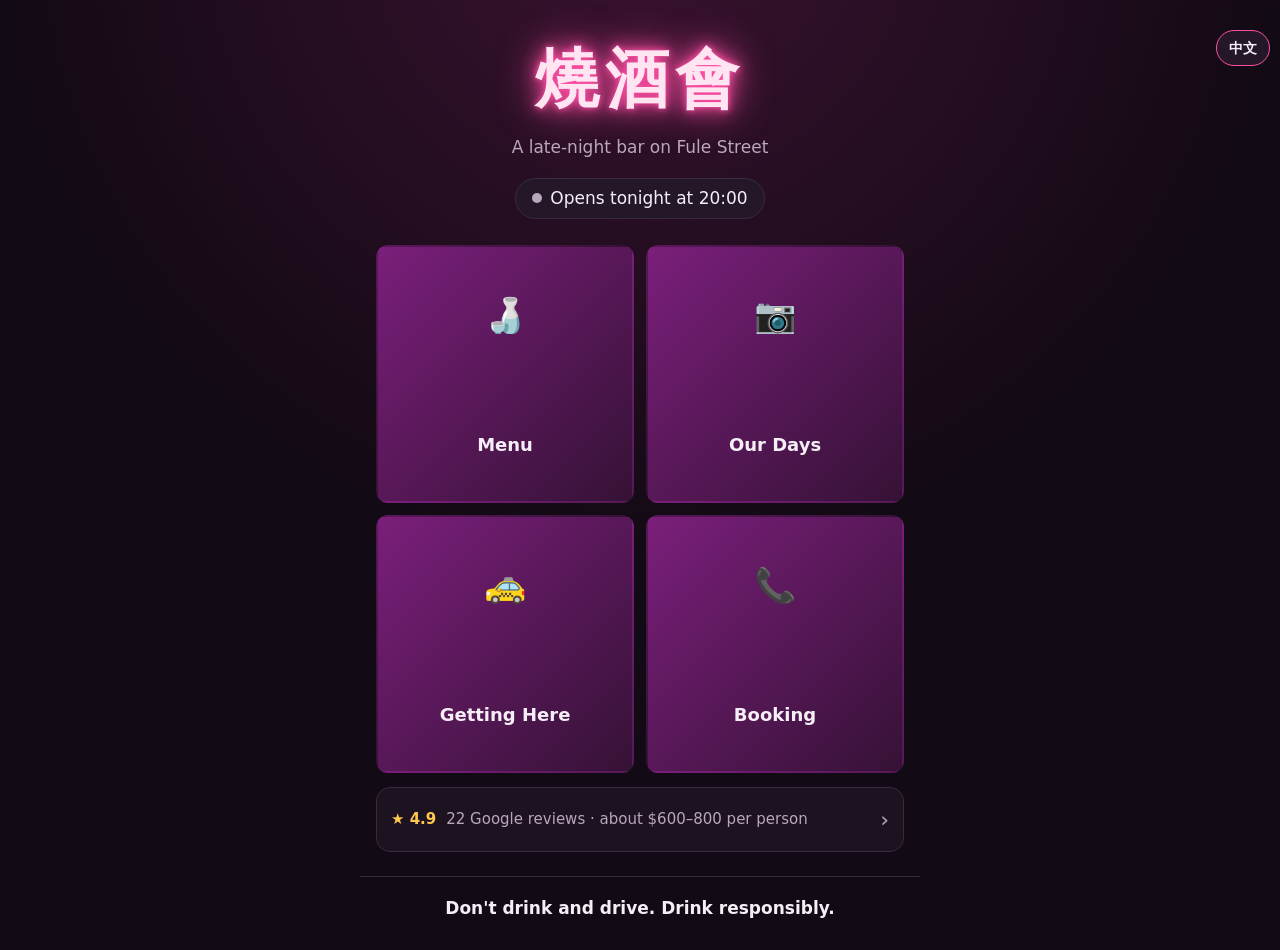
==== commit b6b36d4b: "Release v1.6.1" ====
--- a/index.html
+++ b/index.html
@@ -9,8 +9,8 @@
   <link rel="icon" href="icon.svg" type="image/svg+xml" />
   <link rel="apple-touch-icon" href="icon.svg" />
   <title>燒酒會</title>
-  <script type="module" crossorigin src="./assets/main-mYClS6v5.js"></script>
-  <link rel="stylesheet" crossorigin href="./assets/main-mmV51fAt.css">
+  <script type="module" crossorigin src="./assets/main-D1d9TYKl.js"></script>
+  <link rel="stylesheet" crossorigin href="./assets/main-o9sCZbu1.css">
 </head>
 <body>
   <div id="app"></div>
--- a/assets/main-o9sCZbu1.css
+++ b/assets/main-o9sCZbu1.css
@@ -0,0 +1 @@
+:root{--bg: #120a14;--bg2: #1d1220;--card: #241828;--line: #3a2a40;--text: #f6eef7;--muted: #b9a7bd;--pink: #ff4fa3;--pink-soft: #ff8cc4;--mint: #4fffc4;--line-green: #06c755;color-scheme:dark}*{box-sizing:border-box}html,body{margin:0}body{background:radial-gradient(circle at 50% -10%,#3a1230 0%,var(--bg) 55%) fixed,var(--bg);color:var(--text);font-family:system-ui,-apple-system,Noto Sans TC,Microsoft JhengHei,sans-serif;font-size:17px;line-height:1.6;min-height:100vh}.shell{max-width:560px;margin:0 auto;min-height:100vh;display:flex;flex-direction:column;padding-bottom:env(safe-area-inset-bottom)}.shell.wide{max-width:1100px}button{font:inherit;color:inherit;cursor:pointer}a{color:inherit}.demo-ribbon{align-self:flex-end;margin:10px 14px 0;padding:2px 10px;border:1px solid var(--pink);border-radius:999px;color:var(--pink-soft);font-size:12px}.topbar{display:flex;align-items:center;gap:8px;padding:6px 8px 4px}.topbar h1{margin:0;font-size:20px}.back{background:none;border:0;padding:8px 10px;font-size:17px;color:var(--pink-soft)}.page{flex:1;padding:8px 16px 24px;display:flex;flex-direction:column;gap:14px}.hero{text-align:center;padding:36px 0 12px}.neon{font-size:64px;font-weight:800;letter-spacing:6px;color:#ffe4f2;text-shadow:0 0 6px var(--pink),0 0 18px var(--pink),0 0 42px var(--pink);animation:flicker 5s infinite}@keyframes flicker{0%,92%,to{opacity:1}93%{opacity:.55}95%{opacity:1}96%{opacity:.7}}@media(prefers-reduced-motion:reduce){.neon{animation:none}}.tagline{color:var(--muted);margin:4px 0 16px}.status{display:inline-flex;align-items:center;gap:8px;padding:6px 16px;border-radius:999px;background:var(--card);border:1px solid var(--line)}.status .dot{width:10px;height:10px;border-radius:50%;background:var(--muted)}.status.on .dot{background:var(--mint);box-shadow:0 0 8px var(--mint)}.status.on{color:var(--mint)}.tiles{display:grid;grid-template-columns:1fr 1fr;gap:12px}.tile{background:var(--card);border:1px solid var(--line);border-radius:18px;padding:22px 8px;display:flex;flex-direction:column;align-items:center;gap:6px;font-size:18px;font-weight:600}.tile:active{border-color:var(--pink)}.tile .ico{font-size:34px}.latest,.rating{display:flex;align-items:center;gap:10px;text-align:left;width:100%;background:var(--bg2);border:1px solid var(--line);border-radius:14px;padding:14px}.latest .label{background:var(--pink);color:#fff;border-radius:6px;padding:0 8px;font-size:13px;flex:none}.latest .text,.rating span:nth-child(2){flex:1}.rating{color:var(--muted);font-size:15px}.arrow{color:var(--muted);font-size:22px}.stars{color:#ffc94f;font-weight:700}.cats{display:flex;gap:8px;overflow-x:auto;padding-bottom:4px}.cats button{flex:1 0 auto;background:var(--card);border:1px solid var(--line);border-radius:999px;padding:8px 12px;font-size:15px}.cats button.active{background:var(--pink);border-color:var(--pink);color:#fff;font-weight:700}.note{margin:0;font-size:13px;color:var(--pink-soft)}.items{list-style:none;margin:0;padding:0;display:flex;flex-direction:column;gap:10px}.items li{display:flex;gap:12px;align-items:center;background:var(--card);border:1px solid var(--line);border-radius:14px;padding:14px}.items .main{flex:1}.items .name{font-weight:700}.items .desc{color:var(--muted);font-size:14px}.items .price{font-size:18px;font-weight:700;color:var(--pink-soft)}.tag{font-size:12px;border-radius:6px;padding:0 6px;margin-left:6px;vertical-align:2px;background:#3b2a12;color:#ffc94f}.tag-招牌{background:#4a1634;color:var(--pink-soft)}.tag-團體{background:#12363a;color:var(--mint)}.card{background:var(--card);border:1px solid var(--line);border-radius:16px;padding:16px}.card h2{margin:0 0 8px;font-size:18px}.card p{margin:0 0 8px}.row{display:flex;gap:12px;padding:6px 0;border-bottom:1px solid var(--line)}.row:last-child{border-bottom:0}.row .k{color:var(--muted);width:72px;flex:none}.actions{display:grid;gap:10px}.btn{display:flex;justify-content:center;align-items:center;gap:6px;border:0;border-radius:14px;padding:16px;font-size:18px;font-weight:700;text-decoration:none}.btn.primary{background:var(--pink);color:#fff}.btn.line{background:var(--line-green);color:#fff}.btn.block{width:100%}.demo-notice{margin:0;padding:12px;border:1px dashed var(--pink);border-radius:12px;color:var(--pink-soft);font-size:15px}.bullets{margin:0;padding-left:20px}.addr{font-size:19px;font-weight:700}.muted{color:var(--muted);font-size:14px}.center{text-align:center}.map-wrap{border-radius:16px;overflow:hidden;border:1px solid var(--line);aspect-ratio:4 / 3;background:var(--bg2)}.map-wrap iframe{width:100%;height:100%;border:0}.news time{color:var(--pink-soft);font-size:13px}blockquote{margin:0 0 10px;padding:8px 12px;border-left:3px solid var(--pink);background:var(--bg2);border-radius:0 10px 10px 0}.warn{text-align:center;padding:18px 16px 28px;color:var(--muted);border-top:1px solid var(--line)}.warn p{margin:0;font-weight:700;color:var(--text)}.warn .small{font-weight:400;font-size:12px;color:var(--muted);margin-top:4px}.live-notice{background:#ffd84f;color:#2a1600;border-radius:16px;padding:12px 16px;box-shadow:0 0 18px #ffd84f59}.live-notice .live-label{font-size:13px;font-weight:800}.live-notice p{margin:2px 0 0;font-size:18px;font-weight:700;line-height:1.5}.page-home .hero{padding-top:20px}.thumb{width:56px;height:56px;flex:none;border-radius:12px;display:grid;place-items:center;font-size:28px;background:linear-gradient(135deg,hsl(var(--h) 70% 35%),hsl(var(--h) 60% 18%))}.items li.sold{opacity:.5}.items li.sold .price{color:var(--muted);font-size:15px}.grid{display:grid;grid-template-columns:1fr 1fr;gap:10px}.shot{position:relative;aspect-ratio:1;border:0;border-radius:14px;overflow:hidden;padding:0;background:linear-gradient(135deg,hsl(var(--h) 70% 38%),hsl(var(--h) 60% 16%));display:grid;place-items:center}.shot img,.big img{width:100%;height:100%;object-fit:cover}.shot .emoji{font-size:44px}.shot .play{position:absolute;top:8px;right:8px;background:#0000008c;border-radius:999px;width:30px;height:30px;display:grid;place-items:center;font-size:13px}.shot .cap{position:absolute;left:0;right:0;bottom:0;padding:18px 8px 6px;font-size:13px;text-align:left;background:linear-gradient(transparent,#000000b3)}.viewer{display:flex;flex-direction:column;gap:10px}.viewer .back{align-self:flex-start;padding-left:0}.big{border-radius:16px;overflow:hidden;aspect-ratio:4 / 3;display:grid;place-items:center;background:linear-gradient(135deg,hsl(var(--h) 70% 38%),hsl(var(--h) 60% 16%))}.big .emoji{font-size:80px}.big iframe{width:100%;height:100%;border:0}.cap-big{margin:0;font-size:18px;font-weight:700}.drunk{border-color:var(--pink)}.admin-link{margin-top:12px;background:none;border:0;color:var(--muted);font-size:13px;text-decoration:underline}.page-admin input,.page-admin textarea{width:100%;font:inherit;color:var(--text);background:var(--bg2);border:1px solid var(--line);border-radius:12px;padding:12px;margin-bottom:10px}.page-admin h3{margin:12px 0 4px;font-size:15px;color:var(--pink-soft)}.admin-grid{display:grid;gap:14px}@media(min-width:820px){.admin-grid{grid-template-columns:1fr 1fr;align-items:start}}.row-btns{display:flex;gap:10px;flex-wrap:wrap}.btn.ghost{background:var(--bg2);color:var(--text);border:1px solid var(--line)}.btn.small{padding:8px 14px;font-size:15px}.admin-list{list-style:none;margin:10px 0 0;padding:0}.admin-list li{display:flex;align-items:center;gap:10px;padding:8px 0;border-bottom:1px solid var(--line)}.admin-list li span{flex:1}.admin-list li.off span{color:var(--muted);text-decoration:line-through}.unsaved{margin:6px 0 0;color:#ffd84f;font-weight:700}.admin-list li.changed{background:#ffd84f14;box-shadow:inset 3px 0 #ffd84f;padding-left:8px}.save-row{margin-top:14px}.save-row .btn.primary{flex:1}.btn:disabled{opacity:.55;cursor:default}.price-box{display:flex;align-items:center;gap:4px;color:var(--muted)}.page-admin .price-in{width:96px;margin:0;padding:10px 8px;font-size:18px;text-align:center}.ok-msg{margin:10px 0 0;color:var(--mint);font-size:15px}.err-msg{margin:10px 0 0;color:#ff8a8a;font-size:15px}.source.ok{border-color:#1f5a47}.source.down{border-color:#ffd84f;background:#2e2512}.import{margin-top:10px;padding:12px;border:1px dashed var(--pink);border-radius:12px}.import p{margin:0 0 8px}.pick{margin-bottom:14px;cursor:pointer}.drive-link{margin-top:10px}.page-admin .or{margin:16px 0 8px}.thumbs{display:grid;grid-template-columns:repeat(auto-fill,minmax(90px,1fr));gap:8px;margin-top:12px}.mini{position:relative;aspect-ratio:1;border-radius:10px;overflow:hidden;display:grid;place-items:center;font-size:30px;background:linear-gradient(135deg,hsl(var(--h) 70% 38%),hsl(var(--h) 60% 16%))}.mini img{width:100%;height:100%;object-fit:cover}.mini .del{position:absolute;bottom:4px;right:4px;font-size:12px;border:0;border-radius:6px;padding:2px 6px;background:#000000a6}.login{text-align:center;max-width:460px;margin:40px auto 0}.demo-tools{border-style:dashed}.link-btn{background:none;border:0;color:var(--pink-soft);text-decoration:underline;padding:10px 0 0;font-size:15px}.link-btn:disabled{opacity:.6}.login input,.login .btn{margin-top:12px}.pw-hint{margin:-4px 0 10px;font-size:14px}.pw-bad{color:#ff8a8a}.pw-weak{color:#ffd84f}.pw-ok{color:var(--muted)}.pw-strong{color:var(--mint)}.account{margin-top:14px}.small-note{margin-top:10px;font-size:13px}.brand{display:flex;align-items:flex-end;justify-content:center;gap:8px;flex-wrap:wrap}.test-badge{font-size:12px;color:var(--muted);border:1px solid var(--line);border-radius:6px;padding:1px 6px;margin-bottom:14px;white-space:nowrap}.menu-group{display:flex;flex-direction:column;gap:10px}.menu-group+.menu-group{margin-top:10px}.menu-title{display:flex;align-items:center;gap:12px;margin:6px 0 2px;font-size:20px;font-weight:800;letter-spacing:3px}.menu-title .label{display:inline-flex;align-items:center;gap:6px;white-space:nowrap;color:hsl(var(--h) 100% 82%);text-shadow:0 0 8px hsl(var(--h) 100% 55% / .7)}.menu-title .ico{font-size:22px;text-shadow:none}.menu-title .line{flex:1;height:2px;border-radius:2px;background:linear-gradient(90deg,transparent,hsl(var(--h) 90% 60%))}.menu-title .line:last-child{background:linear-gradient(90deg,hsl(var(--h) 90% 60%),transparent)}.cats{gap:6px;scrollbar-width:none}.cats::-webkit-scrollbar{display:none}.cats button{padding:8px 10px;font-size:14px}.advanced{margin-top:14px}.advanced summary{cursor:pointer;font-weight:700;color:var(--muted);list-style:none}.advanced summary::-webkit-details-marker{display:none}.advanced summary:after{content:" ▸"}.advanced[open] summary:after{content:" ▾"}.advanced[open] summary{margin-bottom:10px;color:var(--text)}.admin-list li.editing{display:block}.edit-box input,.edit-box textarea{margin-bottom:8px}.page-admin .url-box{resize:none;word-break:break-all;line-height:1.4;font-size:15px}.url-hint{margin:-4px 0 10px;font-size:14px}.url-hint.ok{color:var(--mint)}.url-hint.bad{color:#ff8a8a}.pending{display:flex;flex-direction:column;gap:8px;margin-bottom:6px}.pending img{width:100%;max-height:320px;object-fit:contain;border-radius:12px;background:var(--bg2)}.pending p{margin:0}.pick.disabled{opacity:.55;pointer-events:none}.video-url{word-break:break-all}.admin-tabs{margin-bottom:4px}.admin-tabs button{font-size:15px}.admin-grid.single{grid-template-columns:1fr}.banner{margin:0;padding:12px 14px;border-radius:12px;font-weight:700}.banner.ok{background:#4fffc41f;color:var(--mint);border:1px solid rgba(79,255,196,.4)}.banner.bad{background:#ff8a8a1a;color:#ff8a8a;border:1px solid rgba(255,138,138,.4)}.btn.danger{background:#d9304f;color:#fff}.link-row{display:flex;gap:8px;margin-top:10px}.page-admin .link-row input{margin:0;flex:1;min-width:0}.page-admin h3{margin:16px 0 8px}.lib-head{display:flex;align-items:center;justify-content:space-between;gap:8px}.lib-head h2{margin:0}.lib-head small{font-size:13px;font-weight:400;margin-left:6px}.lib-filter{margin:4px 0 10px}.lib-filter button{flex:0 0 auto}.select-bar{display:flex;align-items:center;gap:8px;flex-wrap:wrap;margin-bottom:10px;padding:10px;border-radius:12px;background:var(--bg2);border:1px solid var(--line)}.select-bar span{flex:1;font-weight:700}.media-grid,.confirm-grid{display:grid;grid-template-columns:repeat(auto-fill,minmax(88px,1fr));gap:8px;margin:8px 0 12px}.tile{position:relative;aspect-ratio:1;border-radius:12px;overflow:hidden;padding:0;border:2px solid transparent;display:grid;place-items:center;background:linear-gradient(135deg,hsl(var(--h, 300) 60% 30%),hsl(var(--h, 300) 50% 14%));color:var(--text)}.tile img,.tile video{width:100%;height:100%;object-fit:cover}.tile:disabled{cursor:default;opacity:1}.tile.selectable{cursor:pointer}.tile.picked{border-color:var(--pink);box-shadow:0 0 0 2px var(--pink)}.tile-icon{font-size:30px;font-weight:700}.tile-tag{position:absolute;left:6px;bottom:6px;font-size:11px;padding:1px 6px;border-radius:6px;background:#000000a6}.tile-x{position:absolute;top:6px;right:6px;width:28px;height:28px;border-radius:50%;border:0;background:#000000b3;color:#fff;font-size:14px}.tile-check{position:absolute;top:6px;right:6px;width:26px;height:26px;border-radius:50%;border:2px solid #fff;background:#00000059;display:grid;place-items:center;font-weight:800}.tile.picked .tile-check{background:var(--pink);border-color:var(--pink)}.tile.too-big{border-color:#ff8a8a}.tile-warn{position:absolute;top:0;right:0;bottom:0;left:0;display:grid;place-items:center;text-align:center;font-size:12px;font-weight:700;background:#780014b3;color:#fff}.confirm h2{line-height:1.4}.danger-zone{border-color:#d9304f}.tile-icon.small{font-size:14px;line-height:1.3;text-align:center}.admin-tabs{flex-wrap:wrap;overflow:visible}.admin-tabs button{flex:1 0 22%;padding:9px 6px}.banner-link{margin-left:8px;padding:0;font-weight:700}.menu-cats{flex-wrap:wrap;overflow:visible}.menu-cats button{flex:0 1 auto}.menu-note{margin:0;padding:10px 12px;border-radius:12px;background:var(--bg2);border:1px solid var(--line);font-size:14px;color:var(--text)}.items .main{flex:1 1 auto;min-width:7em}.items .price{text-align:right;font-size:16px;max-width:55%;line-height:1.35}.items .price .pp{white-space:nowrap}.page-admin .price-in.multi{width:150px;font-size:15px}.big video{width:100%;height:100%}.me-cat{margin-top:14px;padding:10px;border-radius:14px;border:1px dashed transparent;background:#ffffff05}.me-cat.drop-cat{border-color:var(--pink);background:#ff4fa314}.me-cat-head{display:flex;align-items:center;gap:6px;flex-wrap:wrap}.me-cat-head h3{margin:0;flex:1;min-width:6em;font-size:17px;color:var(--pink-soft)}.me-cat-head h3 small{font-size:13px;font-weight:400}.page-admin .me-rename{flex:1;margin:0;min-width:0}.me-empty{margin:8px 0 0;font-size:13px}.me-items{list-style:none;margin:8px 0 0;padding:0}.me-item{border-bottom:1px solid var(--line);position:relative}.me-item.off .me-name{color:var(--muted);text-decoration:line-through}.me-item.dragging{opacity:.35}.me-item.drop-before:before,.me-item.drop-after:after{content:"";position:absolute;left:0;right:0;height:3px;border-radius:3px;background:var(--pink)}.me-item.drop-before:before{top:-2px}.me-item.drop-after:after{bottom:-2px}.me-row{display:flex;align-items:center;gap:8px;padding:8px 0}.me-handle{flex:none;width:34px;height:40px;display:grid;place-items:center;font-size:20px;color:var(--muted);cursor:grab;touch-action:none;user-select:none;-webkit-user-select:none;border-radius:8px}.me-handle:active{cursor:grabbing;background:var(--bg2);color:var(--pink-soft)}.me-name{flex:1;min-width:0;text-align:left;background:none;border:0;padding:6px 0;font-size:16px}.me-name .tag{margin-left:6px}.me-edit{display:grid;gap:8px;padding:4px 0 12px 42px}.me-edit label{display:grid;gap:4px;font-size:13px;color:var(--muted)}.page-admin .me-edit input,.page-admin .me-edit select{margin:0}.page-admin select{width:100%;font:inherit;color:var(--text);background:var(--bg2);border:1px solid var(--line);border-radius:12px;padding:10px}.me-preview{margin:0}.me-add{margin-top:8px}.me-newcat{display:flex;gap:8px;margin-top:16px}.page-admin .me-newcat input{margin:0;flex:1;min-width:0}.me-ghost{position:fixed;z-index:50;pointer-events:none;padding:10px 14px;border-radius:12px;background:var(--card);border:2px solid var(--pink);box-shadow:0 10px 30px #00000080;font-weight:700;white-space:nowrap;overflow:hidden;text-overflow:ellipsis}.me-row{gap:6px}.me-row .price-box{gap:2px}.page-admin .me-row .price-in{width:70px;padding:8px 4px;font-size:16px}.page-admin .me-row .price-in.multi{width:112px;font-size:14px}.me-row .btn.small{padding:8px 9px;font-size:13px}.me-handle{width:28px}.me-cat-head h3{flex:1 1 100%}.me-cat-head .btn.small{padding:6px 12px;font-size:13px}.no-select,.no-select *{user-select:none;-webkit-user-select:none}.view-switch{display:inline-flex;align-self:flex-start;border:1px solid var(--line);border-radius:999px;overflow:hidden}.view-switch button{background:none;border:0;padding:7px 14px;font-size:14px;color:var(--muted)}.view-switch button.active{background:var(--pink);color:#fff;font-weight:700}.items-simple{list-style:none;margin:0;padding:4px 14px;border-radius:14px;background:var(--card);border:1px solid var(--line)}.items-simple li{display:flex;align-items:baseline;gap:6px;padding:9px 0;border-bottom:1px dashed var(--line)}.items-simple li:last-child{border-bottom:0}.items-simple li.sold{opacity:.5}.s-name{font-weight:600;min-width:0}.s-name .tag{margin-left:6px}.s-desc{display:block;font-weight:400;font-size:12px;color:var(--muted)}.s-dots{flex:1;min-width:12px;border-bottom:1px dotted rgba(255,255,255,.25);transform:translateY(-4px)}.s-price{color:var(--pink-soft);font-weight:700;text-align:right;max-width:55%}.s-price .pp{white-space:nowrap}.thumb.photo{object-fit:cover;padding:0}.me-photo{display:flex;gap:10px;align-items:center}.me-photo img,.me-photo-empty{width:84px;height:84px;border-radius:12px;object-fit:cover;flex:none}.me-photo-empty{display:grid;place-items:center;background:var(--bg2);border:1px dashed var(--line);font-size:12px;color:var(--muted)}.me-photo-btns{display:flex;flex-direction:column;gap:6px;align-items:flex-start}.me-photo-btns label.disabled{opacity:.55;pointer-events:none}.me-has-photo{margin-left:6px;font-size:13px}.page-admin .import-box{font-family:ui-monospace,Consolas,monospace;font-size:13px;white-space:pre;overflow-x:auto}.me-import{margin-top:14px}.import-page h3{margin:14px 0 6px;font-size:16px;color:var(--pink-soft)}.import-page .steps{margin:0 0 8px;padding-left:22px;line-height:1.7}.fmt{width:100%;border-collapse:collapse;font-size:14px}.fmt th,.fmt td{text-align:left;vertical-align:top;padding:6px 4px;border-bottom:1px solid var(--line)}.fmt th{white-space:nowrap;color:var(--text);padding-right:10px}.fmt td{color:var(--muted)}.fmt code,.import-page code{background:var(--bg2);padding:0 5px;border-radius:4px;color:var(--text)}.import-preview{margin-top:6px;padding:10px 12px;border-radius:12px;background:var(--bg2);border:1px solid var(--line)}.import-preview h3{margin-top:0}.ip-cat{margin:8px 0}.ip-cat ul{list-style:none;margin:4px 0 0;padding:0}.ip-cat li{display:flex;justify-content:space-between;gap:8px;padding:3px 0;font-size:14px;border-bottom:1px dashed var(--line)}.ip-price{color:var(--pink-soft);white-space:nowrap}.ip-sold{margin-left:6px;font-size:12px;color:#ff8a8a}.overwrite-warn{margin:10px 0 0;padding:10px;border-radius:10px;background:#d9304f26;border:1px solid #d9304f}.import-bad{margin-top:8px;padding:10px 12px;border-radius:12px;border:1px solid #ffd84f;background:#ffd84f14}.import-bad h3{margin:0 0 6px;color:#ffd84f}.import-bad ul{margin:0;padding-left:18px;font-size:14px}.import-bad li{margin-bottom:6px}.topbar .view-front{margin-left:auto}.back-admin{position:fixed;right:12px;bottom:calc(16px + env(safe-area-inset-bottom));z-index:40;padding:10px 16px;border-radius:999px;border:2px solid var(--pink);background:var(--card);color:inherit;font-weight:700;font-size:15px;box-shadow:0 6px 20px #00000073}.gallery-tabs{margin-bottom:12px}.post time .tag{margin-left:8px}.post .post-body{white-space:pre-wrap}.post-media{display:grid;grid-template-columns:repeat(3,1fr);gap:6px;margin-top:10px}.post-media .shot{aspect-ratio:1;min-height:0}.tile-pub{position:absolute;top:4px;left:4px;padding:1px 6px;border-radius:6px;font-size:11px;font-weight:700;background:var(--pink);color:#120a14}.check-row{display:flex;align-items:center;gap:8px;margin:10px 0;font-size:15px}.check-row input{width:20px;height:20px}.post-pick{list-style:none;padding:0;margin:8px 0;display:grid;gap:6px}.post-pick li{display:flex;align-items:center;gap:6px}.post-pick .tile{width:64px;height:64px;flex:none}.lang-btn{position:fixed;top:calc(30px + env(safe-area-inset-top));right:10px;z-index:30;padding:6px 12px;border-radius:999px;border:1px solid var(--pink);background:var(--card);color:inherit;font-weight:700;font-size:14px}.order-head{display:flex;align-items:baseline;justify-content:space-between;gap:12px;padding:8px 4px 12px;margin-right:64px}.order-brand{font-size:26px;font-weight:800;color:var(--pink)}.order-table{font-size:22px;font-weight:800;padding:4px 14px;border-radius:12px;border:2px solid var(--pink)}.pick-group{margin:14px 0}.pick-title{font-size:17px;margin:0 0 6px;color:var(--pink-soft)}.pick-items{list-style:none;padding:0;margin:0}.pick-items li{display:flex;flex-wrap:wrap;align-items:center;justify-content:space-between;gap:6px 10px;padding:8px 0;border-bottom:1px solid rgba(255,255,255,.08)}.pick-items li.sold{opacity:.45}.pick-name{flex:1 1 160px;font-size:16px}.pick-opts{display:flex;flex-wrap:wrap;gap:6px;justify-content:flex-end}.pick-add{position:relative;white-space:nowrap}.pick-count{position:absolute;top:-8px;right:-8px;min-width:20px;height:20px;border-radius:10px;background:var(--pink);color:#120a14;font-size:12px;line-height:20px;text-align:center;padding:0 5px}.cart-fab{position:fixed;left:50%;transform:translate(-50%);bottom:calc(16px + env(safe-area-inset-bottom));z-index:40;padding:12px 22px;border-radius:999px;border:0;background:var(--pink);color:#120a14;font-weight:800;font-size:17px;box-shadow:0 6px 20px #00000080;max-width:calc(100vw - 32px);white-space:nowrap}.add-toast{position:fixed;left:50%;transform:translate(-50%);bottom:calc(76px + env(safe-area-inset-bottom));z-index:41;margin:0;padding:6px 14px;border-radius:10px;background:var(--card);border:1px solid var(--pink);font-size:14px}.cart-lines{list-style:none;padding:0;margin:8px 0}.cart-lines li{display:flex;align-items:center;justify-content:space-between;gap:10px;padding:8px 0;border-bottom:1px solid rgba(255,255,255,.08)}.cart-name{flex:1}.qty{display:flex;align-items:center;gap:8px}.qty b{min-width:22px;text-align:center}.cart-total{text-align:right;font-size:17px;margin:10px 0}.cart-total b{font-size:22px;color:var(--pink)}.my-orders{margin-top:18px;margin-bottom:80px}.my-order{padding:8px 0;border-bottom:1px solid rgba(255,255,255,.08)}.my-order-head{display:flex;align-items:center;gap:8px}.my-order-head b{margin-left:auto}.st{padding:1px 8px;border-radius:8px;font-size:13px;font-weight:700}.st-wait{background:#f5b942;color:#120a14}.st-ok{background:#4cc38a;color:#120a14}.counter-switches{display:flex;flex-wrap:wrap;align-items:center;gap:10px;margin:8px 0}.table-grid{display:grid;grid-template-columns:repeat(auto-fill,minmax(84px,1fr));gap:8px;margin:10px 0}.table-cell{position:relative;aspect-ratio:1;border-radius:14px;border:2px solid rgba(255,255,255,.15);background:var(--card);color:inherit;display:flex;flex-direction:column;align-items:center;justify-content:center;gap:4px}.table-cell b{font-size:26px}.table-cell.busy{border-color:var(--pink)}.tc-total{font-size:13px;color:var(--pink-soft)}.tc-dot{position:absolute;top:-6px;right:-6px;min-width:24px;height:24px;border-radius:12px;background:#ff3b5c;color:#fff;font-weight:800;font-size:14px;line-height:24px;padding:0 6px}.order-card{padding:10px 12px;margin:8px 0;border-radius:12px;border:1px solid rgba(255,255,255,.12)}.order-card.wait{border:2px solid #ff3b5c}.oc-head{display:flex;justify-content:space-between;align-items:center;margin-bottom:4px}.bill-lines{list-style:none;padding:0;margin:8px 0}.bill-lines li{display:flex;justify-content:space-between;gap:10px;padding:6px 0;border-bottom:1px dashed rgba(255,255,255,.15)}.report-total{font-size:18px}.report-total b{font-size:24px;color:var(--pink)}@media print{body *{visibility:hidden}.print-area,.print-area *{visibility:visible;color:#000!important}.print-area{position:absolute;left:0;top:0;width:72mm;background:#fff;border:0}.no-print{display:none!important}}.order-note-label{display:block;margin:14px 0 6px;font-size:15px;color:var(--pink-soft)}.order-note{display:block;width:100%;box-sizing:border-box;font:inherit;font-size:18px;line-height:1.5;color:var(--text);background:var(--bg2);border:1px solid var(--line);border-radius:12px;padding:12px 14px;min-height:96px;resize:vertical}.order-note::placeholder{color:var(--muted)}.order-note:focus{outline:none;border-color:var(--pink);box-shadow:0 0 0 2px #ff5ca840}.operator-row{display:flex;align-items:center;gap:10px;margin:6px 0 10px;font-size:15px}.operator-row input{flex:1;margin:0!important}.order-card .edited{font-size:13px;margin-top:2px}.log-card{font-size:14px}.log-card.log-change{border-color:#f5b942}.log-list{margin-top:8px;padding-top:6px;border-top:1px dashed var(--line)}.log-line{font-size:13px;padding:6px 0 6px 10px;border-left:3px solid var(--line);margin:4px 0}.log-line.log-change{border-left-color:#f5b942}.log-flag{color:#f5b942}
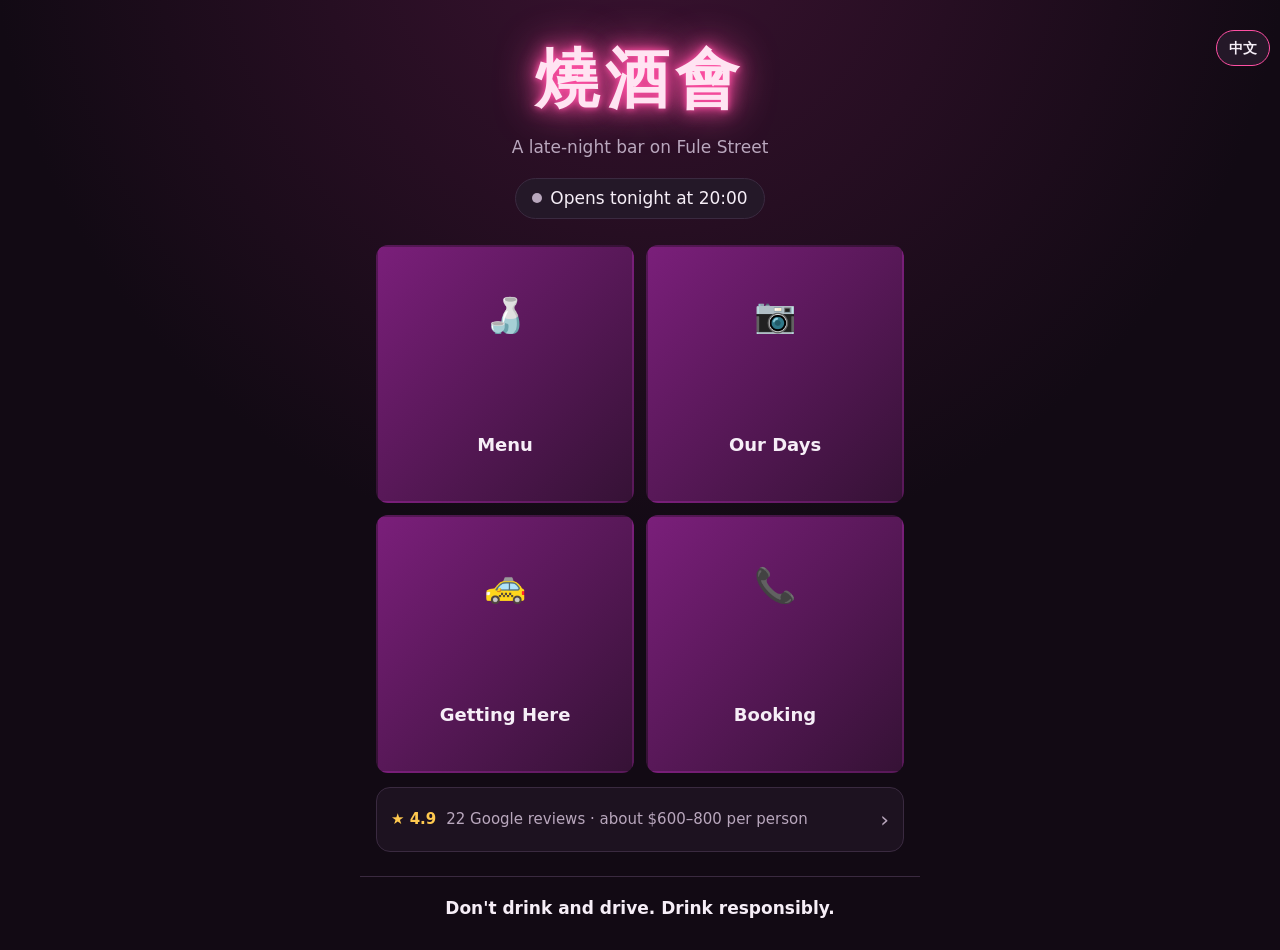
==== commit 62f4480a: "Release v1.7.3" ====
--- a/index.html
+++ b/index.html
@@ -9,8 +9,8 @@
   <link rel="icon" href="icon.svg" type="image/svg+xml" />
   <link rel="apple-touch-icon" href="icon.svg" />
   <title>燒酒會</title>
-  <script type="module" crossorigin src="./assets/main-D1d9TYKl.js"></script>
-  <link rel="stylesheet" crossorigin href="./assets/main-o9sCZbu1.css">
+  <script type="module" crossorigin src="./assets/main-CO4EE8Hu.js"></script>
+  <link rel="stylesheet" crossorigin href="./assets/main--dn1K4sC.css">
 </head>
 <body>
   <div id="app"></div>
--- a/assets/main--dn1K4sC.css
+++ b/assets/main--dn1K4sC.css
@@ -0,0 +1 @@
+:root{--bg: #120a14;--bg2: #1d1220;--card: #241828;--line: #3a2a40;--text: #f6eef7;--muted: #b9a7bd;--pink: #ff4fa3;--pink-soft: #ff8cc4;--mint: #4fffc4;--line-green: #06c755;color-scheme:dark}*{box-sizing:border-box}html,body{margin:0}body{background:radial-gradient(circle at 50% -10%,#3a1230 0%,var(--bg) 55%) fixed,var(--bg);color:var(--text);font-family:system-ui,-apple-system,Noto Sans TC,Microsoft JhengHei,sans-serif;font-size:17px;line-height:1.6;min-height:100vh}.shell{max-width:560px;margin:0 auto;min-height:100vh;display:flex;flex-direction:column;padding-bottom:env(safe-area-inset-bottom)}.shell.wide{max-width:1100px}button{font:inherit;color:inherit;cursor:pointer}a{color:inherit}.demo-ribbon{align-self:flex-end;margin:10px 14px 0;padding:2px 10px;border:1px solid var(--pink);border-radius:999px;color:var(--pink-soft);font-size:12px}.topbar{display:flex;align-items:center;gap:8px;padding:6px 8px 4px}.topbar h1{margin:0;font-size:20px}.back{background:none;border:0;padding:8px 10px;font-size:17px;color:var(--pink-soft)}.page{flex:1;padding:8px 16px 24px;display:flex;flex-direction:column;gap:14px}.hero{text-align:center;padding:36px 0 12px}.neon{font-size:64px;font-weight:800;letter-spacing:6px;color:#ffe4f2;text-shadow:0 0 6px var(--pink),0 0 18px var(--pink),0 0 42px var(--pink);animation:flicker 5s infinite}@keyframes flicker{0%,92%,to{opacity:1}93%{opacity:.55}95%{opacity:1}96%{opacity:.7}}@media(prefers-reduced-motion:reduce){.neon{animation:none}}.tagline{color:var(--muted);margin:4px 0 16px}.status{display:inline-flex;align-items:center;gap:8px;padding:6px 16px;border-radius:999px;background:var(--card);border:1px solid var(--line)}.status .dot{width:10px;height:10px;border-radius:50%;background:var(--muted)}.status.on .dot{background:var(--mint);box-shadow:0 0 8px var(--mint)}.status.on{color:var(--mint)}.tiles{display:grid;grid-template-columns:1fr 1fr;gap:12px}.tile{background:var(--card);border:1px solid var(--line);border-radius:18px;padding:22px 8px;display:flex;flex-direction:column;align-items:center;gap:6px;font-size:18px;font-weight:600}.tile:active{border-color:var(--pink)}.tile .ico{font-size:34px}.latest,.rating{display:flex;align-items:center;gap:10px;text-align:left;width:100%;background:var(--bg2);border:1px solid var(--line);border-radius:14px;padding:14px}.latest .label{background:var(--pink);color:#fff;border-radius:6px;padding:0 8px;font-size:13px;flex:none}.latest .text,.rating span:nth-child(2){flex:1}.rating{color:var(--muted);font-size:15px}.arrow{color:var(--muted);font-size:22px}.stars{color:#ffc94f;font-weight:700}.cats{display:flex;gap:8px;overflow-x:auto;padding-bottom:4px}.cats button{flex:1 0 auto;background:var(--card);border:1px solid var(--line);border-radius:999px;padding:8px 12px;font-size:15px}.cats button.active{background:var(--pink);border-color:var(--pink);color:#fff;font-weight:700}.note{margin:0;font-size:13px;color:var(--pink-soft)}.items{list-style:none;margin:0;padding:0;display:flex;flex-direction:column;gap:10px}.items li{display:flex;gap:12px;align-items:center;background:var(--card);border:1px solid var(--line);border-radius:14px;padding:14px}.items .main{flex:1}.items .name{font-weight:700}.items .desc{color:var(--muted);font-size:14px}.items .price{font-size:18px;font-weight:700;color:var(--pink-soft)}.tag{font-size:12px;border-radius:6px;padding:0 6px;margin-left:6px;vertical-align:2px;background:#3b2a12;color:#ffc94f}.tag-招牌{background:#4a1634;color:var(--pink-soft)}.tag-團體{background:#12363a;color:var(--mint)}.card{background:var(--card);border:1px solid var(--line);border-radius:16px;padding:16px}.card h2{margin:0 0 8px;font-size:18px}.card p{margin:0 0 8px}.row{display:flex;gap:12px;padding:6px 0;border-bottom:1px solid var(--line)}.row:last-child{border-bottom:0}.row .k{color:var(--muted);width:72px;flex:none}.actions{display:grid;gap:10px}.btn{display:flex;justify-content:center;align-items:center;gap:6px;border:0;border-radius:14px;padding:16px;font-size:18px;font-weight:700;text-decoration:none}.btn.primary{background:var(--pink);color:#fff}.btn.line{background:var(--line-green);color:#fff}.btn.block{width:100%}.demo-notice{margin:0;padding:12px;border:1px dashed var(--pink);border-radius:12px;color:var(--pink-soft);font-size:15px}.bullets{margin:0;padding-left:20px}.addr{font-size:19px;font-weight:700}.muted{color:var(--muted);font-size:14px}.center{text-align:center}.map-wrap{border-radius:16px;overflow:hidden;border:1px solid var(--line);aspect-ratio:4 / 3;background:var(--bg2)}.map-wrap iframe{width:100%;height:100%;border:0}.news time{color:var(--pink-soft);font-size:13px}blockquote{margin:0 0 10px;padding:8px 12px;border-left:3px solid var(--pink);background:var(--bg2);border-radius:0 10px 10px 0}.warn{text-align:center;padding:18px 16px 28px;color:var(--muted);border-top:1px solid var(--line)}.warn p{margin:0;font-weight:700;color:var(--text)}.warn .small{font-weight:400;font-size:12px;color:var(--muted);margin-top:4px}.live-notice{background:#ffd84f;color:#2a1600;border-radius:16px;padding:12px 16px;box-shadow:0 0 18px #ffd84f59}.live-notice .live-label{font-size:13px;font-weight:800}.live-notice p{margin:2px 0 0;font-size:18px;font-weight:700;line-height:1.5}.page-home .hero{padding-top:20px}.thumb{width:56px;height:56px;flex:none;border-radius:12px;display:grid;place-items:center;font-size:28px;background:linear-gradient(135deg,hsl(var(--h) 70% 35%),hsl(var(--h) 60% 18%))}.items li.sold{opacity:.5}.items li.sold .price{color:var(--muted);font-size:15px}.grid{display:grid;grid-template-columns:1fr 1fr;gap:10px}.shot{position:relative;aspect-ratio:1;border:0;border-radius:14px;overflow:hidden;padding:0;background:linear-gradient(135deg,hsl(var(--h) 70% 38%),hsl(var(--h) 60% 16%));display:grid;place-items:center}.shot img,.big img{width:100%;height:100%;object-fit:cover}.shot .emoji{font-size:44px}.shot .play{position:absolute;top:8px;right:8px;background:#0000008c;border-radius:999px;width:30px;height:30px;display:grid;place-items:center;font-size:13px}.shot .cap{position:absolute;left:0;right:0;bottom:0;padding:18px 8px 6px;font-size:13px;text-align:left;background:linear-gradient(transparent,#000000b3)}.viewer{display:flex;flex-direction:column;gap:10px}.viewer .back{align-self:flex-start;padding-left:0}.big{border-radius:16px;overflow:hidden;aspect-ratio:4 / 3;display:grid;place-items:center;background:linear-gradient(135deg,hsl(var(--h) 70% 38%),hsl(var(--h) 60% 16%))}.big .emoji{font-size:80px}.big iframe{width:100%;height:100%;border:0}.cap-big{margin:0;font-size:18px;font-weight:700}.drunk{border-color:var(--pink)}.admin-link{margin-top:12px;background:none;border:0;color:var(--muted);font-size:13px;text-decoration:underline}.page-admin input,.page-admin textarea{width:100%;font:inherit;color:var(--text);background:var(--bg2);border:1px solid var(--line);border-radius:12px;padding:12px;margin-bottom:10px}.page-admin h3{margin:12px 0 4px;font-size:15px;color:var(--pink-soft)}.admin-grid{display:grid;gap:14px}@media(min-width:820px){.admin-grid{grid-template-columns:1fr 1fr;align-items:start}}.row-btns{display:flex;gap:10px;flex-wrap:wrap}.btn.ghost{background:var(--bg2);color:var(--text);border:1px solid var(--line)}.btn.small{padding:8px 14px;font-size:15px}.admin-list{list-style:none;margin:10px 0 0;padding:0}.admin-list li{display:flex;align-items:center;gap:10px;padding:8px 0;border-bottom:1px solid var(--line)}.admin-list li span{flex:1}.admin-list li.off span{color:var(--muted);text-decoration:line-through}.unsaved{margin:6px 0 0;color:#ffd84f;font-weight:700}.admin-list li.changed{background:#ffd84f14;box-shadow:inset 3px 0 #ffd84f;padding-left:8px}.save-row{margin-top:14px}.save-row .btn.primary{flex:1}.btn:disabled{opacity:.55;cursor:default}.price-box{display:flex;align-items:center;gap:4px;color:var(--muted)}.page-admin .price-in{width:96px;margin:0;padding:10px 8px;font-size:18px;text-align:center}.ok-msg{margin:10px 0 0;color:var(--mint);font-size:15px}.err-msg{margin:10px 0 0;color:#ff8a8a;font-size:15px}.source.ok{border-color:#1f5a47}.source.down{border-color:#ffd84f;background:#2e2512}.import{margin-top:10px;padding:12px;border:1px dashed var(--pink);border-radius:12px}.import p{margin:0 0 8px}.pick{margin-bottom:14px;cursor:pointer}.drive-link{margin-top:10px}.page-admin .or{margin:16px 0 8px}.thumbs{display:grid;grid-template-columns:repeat(auto-fill,minmax(90px,1fr));gap:8px;margin-top:12px}.mini{position:relative;aspect-ratio:1;border-radius:10px;overflow:hidden;display:grid;place-items:center;font-size:30px;background:linear-gradient(135deg,hsl(var(--h) 70% 38%),hsl(var(--h) 60% 16%))}.mini img{width:100%;height:100%;object-fit:cover}.mini .del{position:absolute;bottom:4px;right:4px;font-size:12px;border:0;border-radius:6px;padding:2px 6px;background:#000000a6}.login{text-align:center;max-width:460px;margin:40px auto 0}.demo-tools{border-style:dashed}.link-btn{background:none;border:0;color:var(--pink-soft);text-decoration:underline;padding:10px 0 0;font-size:15px}.link-btn:disabled{opacity:.6}.login input,.login .btn{margin-top:12px}.pw-hint{margin:-4px 0 10px;font-size:14px}.pw-bad{color:#ff8a8a}.pw-weak{color:#ffd84f}.pw-ok{color:var(--muted)}.pw-strong{color:var(--mint)}.account{margin-top:14px}.small-note{margin-top:10px;font-size:13px}.brand{display:flex;align-items:flex-end;justify-content:center;gap:8px;flex-wrap:wrap}.test-badge{font-size:12px;color:var(--muted);border:1px solid var(--line);border-radius:6px;padding:1px 6px;margin-bottom:14px;white-space:nowrap}.menu-group{display:flex;flex-direction:column;gap:10px}.menu-group+.menu-group{margin-top:10px}.menu-title{display:flex;align-items:center;gap:12px;margin:6px 0 2px;font-size:20px;font-weight:800;letter-spacing:3px}.menu-title .label{display:inline-flex;align-items:center;gap:6px;white-space:nowrap;color:hsl(var(--h) 100% 82%);text-shadow:0 0 8px hsl(var(--h) 100% 55% / .7)}.menu-title .ico{font-size:22px;text-shadow:none}.menu-title .line{flex:1;height:2px;border-radius:2px;background:linear-gradient(90deg,transparent,hsl(var(--h) 90% 60%))}.menu-title .line:last-child{background:linear-gradient(90deg,hsl(var(--h) 90% 60%),transparent)}.cats{gap:6px;scrollbar-width:none}.cats::-webkit-scrollbar{display:none}.cats button{padding:8px 10px;font-size:14px}.advanced{margin-top:14px}.advanced summary{cursor:pointer;font-weight:700;color:var(--muted);list-style:none}.advanced summary::-webkit-details-marker{display:none}.advanced summary:after{content:" ▸"}.advanced[open] summary:after{content:" ▾"}.advanced[open] summary{margin-bottom:10px;color:var(--text)}.admin-list li.editing{display:block}.edit-box input,.edit-box textarea{margin-bottom:8px}.page-admin .url-box{resize:none;word-break:break-all;line-height:1.4;font-size:15px}.url-hint{margin:-4px 0 10px;font-size:14px}.url-hint.ok{color:var(--mint)}.url-hint.bad{color:#ff8a8a}.pending{display:flex;flex-direction:column;gap:8px;margin-bottom:6px}.pending img{width:100%;max-height:320px;object-fit:contain;border-radius:12px;background:var(--bg2)}.pending p{margin:0}.pick.disabled{opacity:.55;pointer-events:none}.video-url{word-break:break-all}.admin-tabs{margin-bottom:4px}.admin-tabs button{font-size:15px}.admin-grid.single{grid-template-columns:1fr}.banner{margin:0;padding:12px 14px;border-radius:12px;font-weight:700}.banner.ok{background:#4fffc41f;color:var(--mint);border:1px solid rgba(79,255,196,.4)}.banner.bad{background:#ff8a8a1a;color:#ff8a8a;border:1px solid rgba(255,138,138,.4)}.btn.danger{background:#d9304f;color:#fff}.link-row{display:flex;gap:8px;margin-top:10px}.page-admin .link-row input{margin:0;flex:1;min-width:0}.page-admin h3{margin:16px 0 8px}.lib-head{display:flex;align-items:center;justify-content:space-between;gap:8px}.lib-head h2{margin:0}.lib-head small{font-size:13px;font-weight:400;margin-left:6px}.lib-filter{margin:4px 0 10px}.lib-filter button{flex:0 0 auto}.select-bar{display:flex;align-items:center;gap:8px;flex-wrap:wrap;margin-bottom:10px;padding:10px;border-radius:12px;background:var(--bg2);border:1px solid var(--line)}.select-bar span{flex:1;font-weight:700}.media-grid,.confirm-grid{display:grid;grid-template-columns:repeat(auto-fill,minmax(88px,1fr));gap:8px;margin:8px 0 12px}.tile{position:relative;aspect-ratio:1;border-radius:12px;overflow:hidden;padding:0;border:2px solid transparent;display:grid;place-items:center;background:linear-gradient(135deg,hsl(var(--h, 300) 60% 30%),hsl(var(--h, 300) 50% 14%));color:var(--text)}.tile img,.tile video{width:100%;height:100%;object-fit:cover}.tile:disabled{cursor:default;opacity:1}.tile.selectable{cursor:pointer}.tile.picked{border-color:var(--pink);box-shadow:0 0 0 2px var(--pink)}.tile-icon{font-size:30px;font-weight:700}.tile-tag{position:absolute;left:6px;bottom:6px;font-size:11px;padding:1px 6px;border-radius:6px;background:#000000a6}.tile-x{position:absolute;top:6px;right:6px;width:28px;height:28px;border-radius:50%;border:0;background:#000000b3;color:#fff;font-size:14px}.tile-check{position:absolute;top:6px;right:6px;width:26px;height:26px;border-radius:50%;border:2px solid #fff;background:#00000059;display:grid;place-items:center;font-weight:800}.tile.picked .tile-check{background:var(--pink);border-color:var(--pink)}.tile.too-big{border-color:#ff8a8a}.tile-warn{position:absolute;top:0;right:0;bottom:0;left:0;display:grid;place-items:center;text-align:center;font-size:12px;font-weight:700;background:#780014b3;color:#fff}.confirm h2{line-height:1.4}.danger-zone{border-color:#d9304f}.tile-icon.small{font-size:14px;line-height:1.3;text-align:center}.admin-tabs{flex-wrap:wrap;overflow:visible}.admin-tabs button{flex:1 0 22%;padding:9px 6px}.banner-link{margin-left:8px;padding:0;font-weight:700}.menu-cats{flex-wrap:wrap;overflow:visible}.menu-cats button{flex:0 1 auto}.menu-note{margin:0;padding:10px 12px;border-radius:12px;background:var(--bg2);border:1px solid var(--line);font-size:14px;color:var(--text)}.items .main{flex:1 1 auto;min-width:7em}.items .price{text-align:right;font-size:16px;max-width:55%;line-height:1.35}.items .price .pp{white-space:nowrap}.page-admin .price-in.multi{width:150px;font-size:15px}.big video{width:100%;height:100%}.me-cat{margin-top:14px;padding:10px;border-radius:14px;border:1px dashed transparent;background:#ffffff05}.me-cat.drop-cat{border-color:var(--pink);background:#ff4fa314}.me-cat-head{display:flex;align-items:center;gap:6px;flex-wrap:wrap}.me-cat-head h3{margin:0;flex:1;min-width:6em;font-size:17px;color:var(--pink-soft)}.me-cat-head h3 small{font-size:13px;font-weight:400}.page-admin .me-rename{flex:1;margin:0;min-width:0}.me-empty{margin:8px 0 0;font-size:13px}.me-items{list-style:none;margin:8px 0 0;padding:0}.me-item{border-bottom:1px solid var(--line);position:relative}.me-item.off .me-name{color:var(--muted);text-decoration:line-through}.me-item.dragging{opacity:.35}.me-item.drop-before:before,.me-item.drop-after:after{content:"";position:absolute;left:0;right:0;height:3px;border-radius:3px;background:var(--pink)}.me-item.drop-before:before{top:-2px}.me-item.drop-after:after{bottom:-2px}.me-row{display:flex;align-items:center;gap:8px;padding:8px 0}.me-handle{flex:none;width:34px;height:40px;display:grid;place-items:center;font-size:20px;color:var(--muted);cursor:grab;touch-action:none;user-select:none;-webkit-user-select:none;border-radius:8px}.me-handle:active{cursor:grabbing;background:var(--bg2);color:var(--pink-soft)}.me-name{flex:1;min-width:0;text-align:left;background:none;border:0;padding:6px 0;font-size:16px}.me-name .tag{margin-left:6px}.me-edit{display:grid;gap:8px;padding:4px 0 12px 42px}.me-edit label{display:grid;gap:4px;font-size:13px;color:var(--muted)}.page-admin .me-edit input,.page-admin .me-edit select{margin:0}.page-admin select{width:100%;font:inherit;color:var(--text);background:var(--bg2);border:1px solid var(--line);border-radius:12px;padding:10px}.me-preview{margin:0}.me-add{margin-top:8px}.me-newcat{display:flex;gap:8px;margin-top:16px}.page-admin .me-newcat input{margin:0;flex:1;min-width:0}.me-ghost{position:fixed;z-index:50;pointer-events:none;padding:10px 14px;border-radius:12px;background:var(--card);border:2px solid var(--pink);box-shadow:0 10px 30px #00000080;font-weight:700;white-space:nowrap;overflow:hidden;text-overflow:ellipsis}.me-row{gap:6px}.me-row .price-box{gap:2px}.page-admin .me-row .price-in{width:70px;padding:8px 4px;font-size:16px}.page-admin .me-row .price-in.multi{width:112px;font-size:14px}.me-row .btn.small{padding:8px 9px;font-size:13px}.me-handle{width:28px}.me-cat-head h3{flex:1 1 100%}.me-cat-head .btn.small{padding:6px 12px;font-size:13px}.no-select,.no-select *{user-select:none;-webkit-user-select:none}.view-switch{display:inline-flex;align-self:flex-start;border:1px solid var(--line);border-radius:999px;overflow:hidden}.view-switch button{background:none;border:0;padding:7px 14px;font-size:14px;color:var(--muted)}.view-switch button.active{background:var(--pink);color:#fff;font-weight:700}.items-simple{list-style:none;margin:0;padding:4px 14px;border-radius:14px;background:var(--card);border:1px solid var(--line)}.items-simple li{display:flex;align-items:baseline;gap:6px;padding:9px 0;border-bottom:1px dashed var(--line)}.items-simple li:last-child{border-bottom:0}.items-simple li.sold{opacity:.5}.s-name{font-weight:600;min-width:0}.s-name .tag{margin-left:6px}.s-desc{display:block;font-weight:400;font-size:12px;color:var(--muted)}.s-dots{flex:1;min-width:12px;border-bottom:1px dotted rgba(255,255,255,.25);transform:translateY(-4px)}.s-price{color:var(--pink-soft);font-weight:700;text-align:right;max-width:55%}.s-price .pp{white-space:nowrap}.thumb.photo{object-fit:cover;padding:0}.me-photo{display:flex;gap:10px;align-items:center}.me-photo img,.me-photo-empty{width:84px;height:84px;border-radius:12px;object-fit:cover;flex:none}.me-photo-empty{display:grid;place-items:center;background:var(--bg2);border:1px dashed var(--line);font-size:12px;color:var(--muted)}.me-photo-btns{display:flex;flex-direction:column;gap:6px;align-items:flex-start}.me-photo-btns label.disabled{opacity:.55;pointer-events:none}.me-has-photo{margin-left:6px;font-size:13px}.page-admin .import-box{font-family:ui-monospace,Consolas,monospace;font-size:13px;white-space:pre;overflow-x:auto}.me-import{margin-top:14px}.import-page h3{margin:14px 0 6px;font-size:16px;color:var(--pink-soft)}.import-page .steps{margin:0 0 8px;padding-left:22px;line-height:1.7}.fmt{width:100%;border-collapse:collapse;font-size:14px}.fmt th,.fmt td{text-align:left;vertical-align:top;padding:6px 4px;border-bottom:1px solid var(--line)}.fmt th{white-space:nowrap;color:var(--text);padding-right:10px}.fmt td{color:var(--muted)}.fmt code,.import-page code{background:var(--bg2);padding:0 5px;border-radius:4px;color:var(--text)}.import-preview{margin-top:6px;padding:10px 12px;border-radius:12px;background:var(--bg2);border:1px solid var(--line)}.import-preview h3{margin-top:0}.ip-cat{margin:8px 0}.ip-cat ul{list-style:none;margin:4px 0 0;padding:0}.ip-cat li{display:flex;justify-content:space-between;gap:8px;padding:3px 0;font-size:14px;border-bottom:1px dashed var(--line)}.ip-price{color:var(--pink-soft);white-space:nowrap}.ip-sold{margin-left:6px;font-size:12px;color:#ff8a8a}.overwrite-warn{margin:10px 0 0;padding:10px;border-radius:10px;background:#d9304f26;border:1px solid #d9304f}.import-bad{margin-top:8px;padding:10px 12px;border-radius:12px;border:1px solid #ffd84f;background:#ffd84f14}.import-bad h3{margin:0 0 6px;color:#ffd84f}.import-bad ul{margin:0;padding-left:18px;font-size:14px}.import-bad li{margin-bottom:6px}.topbar .view-front{margin-left:auto}.back-admin{position:fixed;right:12px;bottom:calc(16px + env(safe-area-inset-bottom));z-index:40;padding:10px 16px;border-radius:999px;border:2px solid var(--pink);background:var(--card);color:inherit;font-weight:700;font-size:15px;box-shadow:0 6px 20px #00000073}.gallery-tabs{margin-bottom:12px}.post time .tag{margin-left:8px}.post .post-body{white-space:pre-wrap}.post-media{display:grid;grid-template-columns:repeat(3,1fr);gap:6px;margin-top:10px}.post-media .shot{aspect-ratio:1;min-height:0}.tile-pub{position:absolute;top:4px;left:4px;padding:1px 6px;border-radius:6px;font-size:11px;font-weight:700;background:var(--pink);color:#120a14}.check-row{display:flex;align-items:center;gap:8px;margin:10px 0;font-size:15px}.check-row input{width:20px;height:20px}.post-pick{list-style:none;padding:0;margin:8px 0;display:grid;gap:6px}.post-pick li{display:flex;align-items:center;gap:6px}.post-pick .tile{width:64px;height:64px;flex:none}.lang-btn{position:fixed;top:calc(30px + env(safe-area-inset-top));right:10px;z-index:30;padding:6px 12px;border-radius:999px;border:1px solid var(--pink);background:var(--card);color:inherit;font-weight:700;font-size:14px}.order-head{display:flex;align-items:baseline;justify-content:space-between;gap:12px;padding:8px 4px 12px;margin-right:64px}.order-brand{font-size:26px;font-weight:800;color:var(--pink)}.order-table{font-size:22px;font-weight:800;padding:4px 14px;border-radius:12px;border:2px solid var(--pink)}.pick-group{margin:14px 0}.pick-title{font-size:17px;margin:0 0 6px;color:var(--pink-soft)}.pick-items{list-style:none;padding:0;margin:0}.pick-items li{display:flex;flex-wrap:wrap;align-items:center;justify-content:space-between;gap:6px 10px;padding:8px 0;border-bottom:1px solid rgba(255,255,255,.08)}.pick-items li.sold{opacity:.45}.pick-name{flex:1 1 160px;font-size:16px}.pick-opts{display:flex;flex-wrap:wrap;gap:6px;justify-content:flex-end}.pick-add{position:relative;white-space:nowrap}.pick-count{position:absolute;top:-8px;right:-8px;min-width:20px;height:20px;border-radius:10px;background:var(--pink);color:#120a14;font-size:12px;line-height:20px;text-align:center;padding:0 5px}.cart-fab{position:fixed;left:50%;transform:translate(-50%);bottom:calc(16px + env(safe-area-inset-bottom));z-index:40;padding:12px 22px;border-radius:999px;border:0;background:var(--pink);color:#120a14;font-weight:800;font-size:17px;box-shadow:0 6px 20px #00000080;max-width:calc(100vw - 32px);white-space:nowrap}.add-toast{position:fixed;left:50%;transform:translate(-50%);bottom:calc(76px + env(safe-area-inset-bottom));z-index:41;margin:0;padding:6px 14px;border-radius:10px;background:var(--card);border:1px solid var(--pink);font-size:14px}.cart-lines{list-style:none;padding:0;margin:8px 0}.cart-lines li{display:flex;align-items:center;justify-content:space-between;gap:10px;padding:8px 0;border-bottom:1px solid rgba(255,255,255,.08)}.cart-name{flex:1}.qty{display:flex;align-items:center;gap:8px}.qty b{min-width:22px;text-align:center}.cart-total{text-align:right;font-size:17px;margin:10px 0}.cart-total b{font-size:22px;color:var(--pink)}.my-orders{margin-top:18px;margin-bottom:80px}.my-order{padding:8px 0;border-bottom:1px solid rgba(255,255,255,.08)}.my-order-head{display:flex;align-items:center;gap:8px}.my-order-head b{margin-left:auto}.st{padding:1px 8px;border-radius:8px;font-size:13px;font-weight:700}.st-wait{background:#f5b942;color:#120a14}.st-ok{background:#4cc38a;color:#120a14}.counter-switches{display:flex;flex-wrap:wrap;align-items:center;gap:10px;margin:8px 0}.table-grid{display:grid;grid-template-columns:repeat(auto-fill,minmax(84px,1fr));gap:8px;margin:10px 0}.table-cell{position:relative;aspect-ratio:1;border-radius:14px;border:2px solid rgba(255,255,255,.15);background:var(--card);color:inherit;display:flex;flex-direction:column;align-items:center;justify-content:center;gap:4px}.table-cell b{font-size:26px}.table-cell.busy{border-color:var(--pink)}.tc-total{font-size:13px;color:var(--pink-soft)}.tc-dot{position:absolute;top:-6px;right:-6px;min-width:24px;height:24px;border-radius:12px;background:#ff3b5c;color:#fff;font-weight:800;font-size:14px;line-height:24px;padding:0 6px}.order-card{padding:10px 12px;margin:8px 0;border-radius:12px;border:1px solid rgba(255,255,255,.12)}.order-card.wait{border:2px solid #ff3b5c}.oc-head{display:flex;justify-content:space-between;align-items:center;margin-bottom:4px}.bill-lines{list-style:none;padding:0;margin:8px 0}.bill-lines li{display:flex;justify-content:space-between;gap:10px;padding:6px 0;border-bottom:1px dashed rgba(255,255,255,.15)}.report-total{font-size:18px}.report-total b{font-size:24px;color:var(--pink)}@media print{body *{visibility:hidden}.print-area,.print-area *{visibility:visible;color:#000!important}.print-area{position:absolute;left:0;top:0;width:72mm;background:#fff;border:0}.no-print{display:none!important}}.order-note-label{display:block;margin:14px 0 6px;font-size:15px;color:var(--pink-soft)}.order-note{display:block;width:100%;box-sizing:border-box;font:inherit;font-size:18px;line-height:1.5;color:var(--text);background:var(--bg2);border:1px solid var(--line);border-radius:12px;padding:12px 14px;min-height:96px;resize:vertical}.order-note::placeholder{color:var(--muted)}.order-note:focus{outline:none;border-color:var(--pink);box-shadow:0 0 0 2px #ff5ca840}.operator-row{display:flex;align-items:center;gap:10px;margin:6px 0 10px;font-size:15px}.operator-row input{flex:1;margin:0!important}.order-card .edited{font-size:13px;margin-top:2px}.log-card{font-size:14px}.log-card.log-change{border-color:#f5b942}.log-list{margin-top:8px;padding-top:6px;border-top:1px dashed var(--line)}.log-line{font-size:13px;padding:6px 0 6px 10px;border-left:3px solid var(--line);margin:4px 0}.log-line.log-change{border-left-color:#f5b942}.log-flag{color:#f5b942}.log-diff{list-style:none;margin:4px 0;padding:0}.log-diff li{display:flex;justify-content:space-between;gap:8px}.log-total{margin-top:2px}.adj-row{display:flex;flex-wrap:wrap;align-items:center;gap:8px;margin:8px 0}.adj-row input,.adj-row select{flex:1;min-width:90px;margin:0!important}.adj-row .adj-reason{flex-basis:100%}.adj-amt{min-width:64px;text-align:right;font-weight:700}.adj-lines{font-size:14px;margin-top:6px}.adj-lines .adj-total{font-size:16px;border-top:1px solid var(--line)}.unpaid-card{border-color:#f5b942}.big-checkout{display:block;width:100%;margin-top:12px;padding:14px;font-size:18px}.guest-bill{font-size:18px}.guest-bill h2{font-size:26px;text-align:center}.guest-total{font-size:30px;text-align:right;margin:16px 0 6px}.guest-pay{text-align:center;font-size:18px;margin:12px 0 18px}.guest-bill .adj-lines{font-size:18px}
